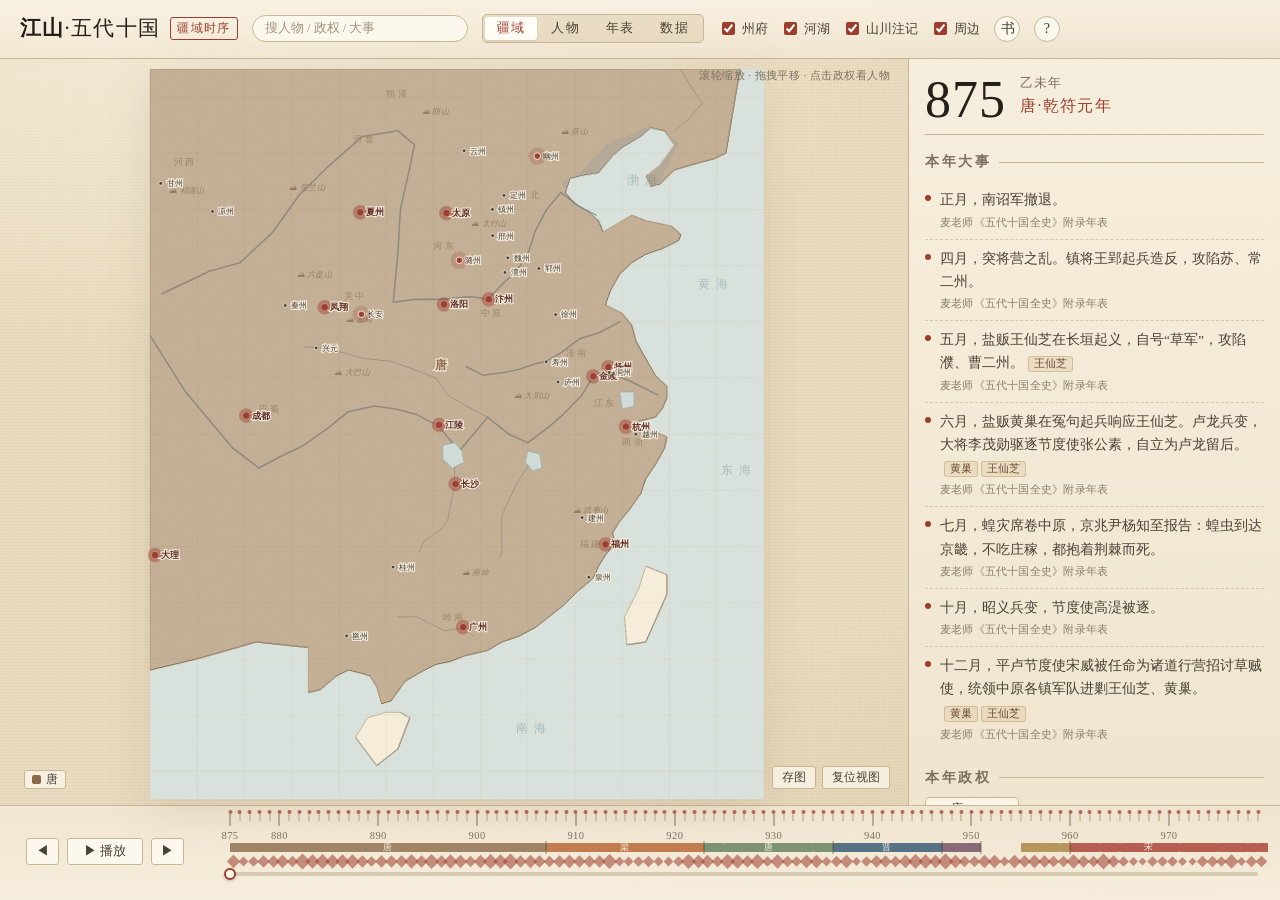
==== index.html @ 777919b8 "江山·五代十国疆域时序：875–979 交互式历史地图（疆域/人物/年表/数据/章节导航）" ====
<!DOCTYPE html>
<html lang="zh-CN">
<head>
<meta charset="utf-8">
<meta name="viewport" content="width=device-width, initial-scale=1">
<title>江山 · 五代十国疆域时序 907–979</title>
<meta name="description" content="以时间轴浏览五代十国（907–979）各政权疆域变化与人物关系：后梁、后唐、后晋、后汉、后周、十国与辽、大理，逐年查看兴替、都城、人物性格与结局。">
<link rel="stylesheet" href="css/atlas.css">
</head>
<body data-view="map">
<div class="app">

  <header class="top">
    <div class="brand">
      <b>江山</b><span class="brand-sub">·五代十国</span><span class="seal">疆域时序</span><span class="range">八七五 — 九七九</span>
    </div>
    <div class="searchbox">
      <input id="search" type="search" placeholder="搜人物 / 政权 / 大事" autocomplete="off" aria-label="搜索人物、政权或大事">
      <div id="search-results" class="search-results" hidden></div>
    </div>
    <div class="viewtabs" role="tablist" aria-label="视图">
      <button data-view="map" class="on" role="tab">疆域</button>
      <button data-view="people" role="tab">人物</button>
      <button data-view="chrono" role="tab">年表</button>
      <button data-view="stats" role="tab">数据</button>
    </div>
    <div class="chips" role="group" aria-label="分幕跳转">
      <button data-year="907">梁晋争霸</button>
      <button data-year="923">后唐一统</button>
      <button data-year="936">燕云割让</button>
      <button data-year="947">契丹入汴</button>
      <button data-year="951">周汉并立</button>
      <button data-year="960">宋承周统</button>
      <button data-year="979">十国终局</button>
    </div>
    <div class="layers" role="group" aria-label="图层开关">
      <label><input type="checkbox" data-layer="places" checked>州府</label>
      <label><input type="checkbox" data-layer="rivers" checked>河湖</label>
      <label><input type="checkbox" data-layer="marks" checked>山川注记</label>
      <label><input type="checkbox" data-layer="neighbors" checked>周边</label>
    </div>
    <button id="book-btn" class="help-btn" type="button" aria-label="按书章节跳转" title="按书章节跳转（B）">书</button>
    <button id="help-btn" class="help-btn" type="button" aria-label="帮助与说明" title="帮助（?）">?</button>
  </header>

  <main>
    <section class="mapwrap" aria-label="地图区">
      <div id="map"></div>
      <div class="map-hint">滚轮缩放 · 拖拽平移 · 点击政权看人物</div>
      <div class="map-legend" id="legend" aria-label="本年政权图例"></div>
      <div class="map-controls">
        <button id="export-png" type="button" title="把当前地图存为 PNG">存图</button>
        <button id="reset-view" type="button">复位视图</button>
      </div>
      <div class="tip" id="tip" hidden></div>
    </section>

    <section class="peoplewrap" id="people-wrap" aria-label="人物关系图" hidden>
      <svg id="people-stage" viewBox="0 0 1000 720" preserveAspectRatio="xMidYMid meet"
           role="img" aria-label="五代十国人物关系图"></svg>
      <div class="map-hint">圆点＝人物 · 线＝关系 · 拖动时间轴看人物更替</div>
      <div class="people-legend" id="people-legend"></div>
      <div class="tip" id="p-tip" hidden></div>
    </section>

    <section class="chronowrap" id="chrono-wrap" aria-label="政权年表" hidden>
      <svg id="chrono-stage" viewBox="0 0 1000 760" preserveAspectRatio="xMidYMid meet"
           role="img" aria-label="五代十国政权寿命年表"></svg>
      <div class="map-hint">横条＝政权存续区间 · 菱形＝大事 · 点击横条或空白跳年</div>
      <div class="tip" id="chrono-tip" hidden></div>
    </section>

    <section class="statswrap" id="stats-wrap" aria-label="数据概览与自检" hidden>
      <div id="stats-body"></div>
    </section>

    <aside class="side" aria-label="信息栏">
      <div class="year-block">
        <div id="year-big">907</div>
        <div class="year-meta">
          <span id="year-ganzhi">丁卯年</span>
          <span id="era-line">后梁·开平元年</span>
        </div>
      </div>

      <div id="side-map">
        <h2>本年大事</h2>
        <div id="events"></div>
        <h2>本年政权</h2>
        <div id="regime-list"></div>
        <h2>本年疆域变化</h2>
        <div id="terr-chg"></div>
      </div>

      <div id="side-people" hidden>
        <h2>人物概览</h2>
        <div id="p-summary"></div>
        <h2>结局统计</h2>
        <div id="p-stats"></div>
        <h2>本年结局</h2>
        <div id="p-deaths"></div>
        <h2>本年关系变化</h2>
        <div id="p-relchg"></div>
        <div id="p-detail" hidden></div>
      </div>

      <div id="side-chrono" hidden>
        <h2>本年存续</h2>
        <div id="c-now"></div>
        <h2>政权年表</h2>
        <div id="c-list"></div>
      </div>

      <div class="src-foot" id="foot-sources"></div>
    </aside>
  </main>

  <footer class="timeline" aria-label="时间轴">
    <div class="controls">
      <button id="prev" type="button" aria-label="上一年">◀</button>
      <button id="play" type="button">▶ 播放</button>
      <button id="next" type="button" aria-label="下一年">▶</button>
    </div>
    <div class="track">
      <div id="ticks"></div>
      <div id="dynasty-band" class="dynasty-band" aria-label="中原王朝分期带"></div>
      <div id="event-track"></div>
      <div class="rail"><div id="fill"></div><div id="thumb"></div></div>
      <input id="slider" type="range" min="907" max="979" step="1" value="907" aria-label="年份">
    </div>
  </footer>

</div>

<div id="book-modal" class="help-modal book-modal" hidden>
  <div class="help-panel book-panel" role="dialog" aria-modal="true" aria-labelledby="book-title">
    <button id="book-close" class="help-close" type="button" aria-label="关闭">×</button>
    <h2 id="book-title">按书章节跳转</h2>
    <p class="help-lead">麦老师《五代十国全史》八部 78 章。点章节即跳到该章对应的年份；章节年份按正文纪年推算，为约数，个别章可能偏早或偏晚。</p>
    <div id="book-body"></div>
    <p class="help-version">章节与年份映射见 <code>research/麦老师书稿-章节.json</code></p>
  </div>
</div>

<div id="help-modal" class="help-modal" hidden>
  <div class="help-panel" role="dialog" aria-modal="true" aria-labelledby="help-title">
    <button id="help-close" class="help-close" type="button" aria-label="关闭">×</button>
    <h2 id="help-title">江山 · 五代十国疆域时序</h2>
    <p class="help-lead">一条时间轴走完 875–979：疆域怎么变，人物怎么上位与退场，关系怎么结成与断裂。</p>
    <div id="hp-stats" class="hp-stats"></div>

    <h3>四个视图</h3>
    <ul>
      <li><b>疆域</b>：逐年/分期疆域，点政权看君主世系与结局，滚轮缩放、拖拽平移。</li>
      <li><b>人物</b>：按政权分簇的关系网，随年份增减；侧栏给出「本年结局」与「本年关系变化」。</li>
      <li><b>年表</b>：政权寿命横条 + 大事年刻，一眼看谁先亡、谁与谁并存。</li>
      <li><b>数据</b>：规模指标、9 项完整性自检、每十年事件数、政权寿命、结局与关系分布。</li>
    </ul>

    <h3>操作</h3>
    <ul>
      <li>拖动/点击底部时间轴；<b>空格</b>播放，<b>← →</b>逐年，<b>1–4</b>切视图，<b>?</b>开本面板，<b>Esc</b>关闭。</li>
      <li>顶栏搜索可搜「人物 / 政权 / 大事 / 州府」，命中后自动切视图、跳年份、选中对象。</li>
      <li>地址栏会同步成 <code>#view=people&amp;year=950</code>，复制即分享同一画面。</li>
    </ul>

    <h3>史料与口径</h3>
    <p>骨架为《旧唐书》《新唐书》《旧五代史》《新五代史》《资治通鉴》《十国春秋》《辽史》《宋史》，疆域分期参考谭其骧《中国历史地图集》五代十国卷。疆域为<b>示意性简化边界</b>；人物结局只标到年，不区分月份；大事史源标到「纪 / 传 / 世家」一级，<b>不虚构具体卷次</b>。完整取舍见 <code>research/史料与口径.md</code>。</p>

    <p class="help-version">数据版本 v1.6 · 2026-11-10 · 纯静态离线页面</p>
  </div>
</div>

<script src="js/geo.js"></script>
<script src="js/data.js"></script>
<script src="js/territories.js"></script>
<script src="js/people.js"></script>
<script src="js/people-view.js"></script>
<script src="js/chrono-view.js"></script>
<script src="js/stats-view.js"></script>
<script src="js/search.js"></script>
<script src="js/help.js"></script>
<script src="js/book-chapters.js"></script>
<script src="js/book.js"></script>
<script src="js/export.js"></script>
<script src="js/app.js"></script>
</body>
</html>
---- css/atlas.css ----
:root {
  --paper: #f2e8d5;
  --paper-2: #eadcc0;
  --paper-3: #e0cfae;
  --ink: #241f19;
  --ink-2: #4a4136;
  --ink-3: #7c7060;
  --line: #c8b795;
  --line-2: #b3a07c;
  --sea: #d9e2dc;
  --sea-2: #c6d3cc;
  --accent: #9c3d2e;
  --accent-2: #b4553f;
  --gold: #a9853f;
  --shadow: 0 1px 2px rgba(60, 45, 25, .12), 0 8px 24px rgba(60, 45, 25, .10);
  --serif: "Noto Serif SC", "Source Han Serif SC", "Songti SC", "STSong", "SimSun", serif;
  --kai: "STKaiti", "KaiTi", "Kaiti SC", "Noto Serif SC", serif;
}

* { box-sizing: border-box; }

html, body {
  height: 100%;
  margin: 0;
  background: var(--paper-2);
  color: var(--ink);
  font-family: var(--serif);
  font-size: 15px;
  line-height: 1.6;
  -webkit-font-smoothing: antialiased;
}

body::before {
  content: "";
  position: fixed;
  inset: 0;
  pointer-events: none;
  z-index: 0;
  background:
    radial-gradient(1200px 600px at 15% 0%, rgba(255, 250, 235, .55), transparent 60%),
    radial-gradient(900px 500px at 90% 100%, rgba(180, 150, 100, .18), transparent 65%),
    repeating-linear-gradient(0deg, rgba(120, 95, 55, .035) 0 1px, transparent 1px 3px),
    repeating-linear-gradient(90deg, rgba(120, 95, 55, .03) 0 1px, transparent 1px 3px);
}

.app {
  position: relative;
  z-index: 1;
  height: 100vh;
  display: grid;
  grid-template-rows: auto minmax(0, 1fr) auto;
}

/* ---------------- 顶栏 ---------------- */
.top {
  display: flex;
  align-items: center;
  gap: 18px;
  padding: 12px 20px;
  border-bottom: 1px solid var(--line);
  background: linear-gradient(180deg, rgba(248, 241, 227, .92), rgba(242, 232, 213, .7));
  backdrop-filter: blur(4px);
}

.brand {
  font-family: var(--kai);
  font-size: 21px;
  letter-spacing: .06em;
  white-space: nowrap;
}
.brand b { font-weight: 600; }
.brand .seal {
  display: inline-block;
  margin-left: 10px;
  padding: 1px 6px;
  border: 1px solid var(--accent);
  border-radius: 3px;
  color: var(--accent);
  font-size: 12px;
  letter-spacing: .12em;
  vertical-align: 3px;
}
.brand .range { color: var(--ink-3); font-size: 13px; margin-left: 8px; letter-spacing: .04em; }

.chips { display: flex; gap: 6px; flex-wrap: wrap; margin-left: auto; }
.chips button {
  font-family: var(--serif);
  font-size: 12.5px;
  color: var(--ink-2);
  background: rgba(255, 252, 244, .6);
  border: 1px solid var(--line);
  border-radius: 999px;
  padding: 3px 11px;
  cursor: pointer;
  transition: .16s;
}
.chips button:hover { background: #fffdf7; border-color: var(--line-2); color: var(--accent); }
.chips button.on { background: var(--accent); border-color: var(--accent); color: #fdf7ec; }

.layers { display: flex; gap: 12px; font-size: 12.5px; color: var(--ink-2); }
.layers label { display: inline-flex; align-items: center; gap: 4px; cursor: pointer; user-select: none; }
.layers input { accent-color: var(--accent); }

/* ---------------- 主体 ---------------- */
main {
  display: grid;
  grid-template-columns: minmax(0, 1fr) 372px;
  gap: 0;
  min-height: 0;
}

.mapwrap {
  position: relative;
  min-width: 0;
  min-height: 0;
  padding: 10px 6px 6px 12px;
  display: flex;
}
#map { flex: 1; min-height: 0; display: flex; justify-content: center; }
#stage {
  width: 100%;
  height: 100%;
  display: block;
  cursor: grab;
  filter: drop-shadow(0 10px 22px rgba(70, 50, 25, .10));
}
#stage:active { cursor: grabbing; }

/* SVG 图层 */
.sea { fill: var(--sea); }
.sea-inner { fill: var(--sea); }
.land { fill: #f6eeda; stroke: #b9a884; stroke-width: 1.1; stroke-linejoin: round; }
.islands { fill: #f6eeda; }
.frame { fill: none; stroke: none; }
.grat line { stroke: #cbbb99; stroke-width: .5; opacity: .5; }
.river { fill: none; stroke: #7f9aa6; stroke-linecap: round; stroke-linejoin: round; }
.river.major { stroke-width: 2.1; opacity: .85; }
.river.minor { stroke-width: 1.2; opacity: .7; }
.lake { fill: #cfdcd8; stroke: #8aa3a4; stroke-width: .7; }

.mtn { fill: #9a8c72; font-size: 11px; font-style: italic; letter-spacing: .04em; }
.geolabel { fill: #a89a80; font-size: 12px; letter-spacing: .3em; font-family: var(--kai); }
.sealabel { fill: #7f9aa6; font-size: 16px; letter-spacing: .5em; opacity: .55; font-family: var(--kai); }

.terr {
  fill-opacity: .46;
  stroke: none;
  filter: url(#ink);
  cursor: pointer;
  transition: fill-opacity .18s, opacity .18s;
}
.terr:hover { fill-opacity: .66; }
.terr.dim { fill-opacity: .13; opacity: .7; }

/* 缩放较小时隐藏次级州府标签，避免江南一带文字拥挤 */
#stage.far .place.seat .place-label { display: none; }

.regime-label {
  font-family: var(--kai);
  font-size: 17px;
  font-weight: 600;
  letter-spacing: .16em;
  paint-order: stroke;
  stroke: rgba(248, 241, 226, .9);
  stroke-width: 3.4px;
  pointer-events: none;
  text-anchor: middle;
  dominant-baseline: middle;
}
.regime-label.dim { opacity: .35; }

.place circle { fill: var(--ink-2); stroke: #f7f0de; stroke-width: 1; }
.place.capital circle { fill: var(--accent); }
.place .halo { fill: none; stroke: var(--accent); stroke-width: 1; opacity: .45; }
.place-label {
  font-size: 11.5px;
  fill: #3f372c;
  paint-order: stroke;
  stroke: rgba(248, 241, 226, .92);
  stroke-width: 3px;
  pointer-events: none;
}
.place.capital .place-label { font-size: 12.5px; font-weight: 600; fill: #5d2a20; }

.evmark .core { fill: var(--accent); stroke: #fdf6e6; stroke-width: 1.2; }
.evmark .pulse {
  fill: var(--accent);
  opacity: .22;
  transform-origin: center;
  animation: pulse 1.8s ease-out infinite;
}
@keyframes pulse {
  0% { transform: scale(.4); opacity: .45; }
  70% { transform: scale(1.5); opacity: 0; }
  100% { transform: scale(1.5); opacity: 0; }
}

/* 悬浮提示 */
.tip {
  position: fixed;
  z-index: 40;
  pointer-events: none;
  background: rgba(38, 32, 24, .94);
  color: #f6eddb;
  border: 1px solid rgba(200, 175, 130, .5);
  border-radius: 6px;
  padding: 8px 11px;
  font-size: 12.5px;
  line-height: 1.55;
  box-shadow: var(--shadow);
  max-width: 300px;
}
.tip .tip-sub { color: #c9bda6; font-size: 11.5px; }

/* 图例 */
.map-legend {
  position: absolute;
  left: 24px;
  bottom: 16px;
  z-index: 5;
  display: flex;
  flex-wrap: wrap;
  gap: 5px;
  max-width: min(58%, 640px);
}
.legend-item {
  display: inline-flex;
  align-items: center;
  gap: 5px;
  font-family: var(--serif);
  font-size: 11.5px;
  color: var(--ink-2);
  background: rgba(250, 244, 232, .82);
  border: 1px solid var(--line);
  border-radius: 3px;
  padding: 1px 7px;
  cursor: pointer;
  transition: .15s;
}
.legend-item i { width: 9px; height: 9px; border-radius: 2px; background: var(--c); display: inline-block; }
.legend-item:hover { background: #fffdf6; border-color: var(--line-2); }

.map-controls {
  position: absolute;
  right: 18px;
  bottom: 16px;
  z-index: 5;
  display: flex;
  gap: 6px;
}
.map-controls button {
  font-family: var(--serif);
  font-size: 11.5px;
  color: var(--ink-2);
  background: rgba(250, 244, 232, .82);
  border: 1px solid var(--line);
  border-radius: 3px;
  padding: 3px 9px;
  cursor: pointer;
}
.map-controls button:hover { background: #fffdf6; color: var(--accent); }
.map-hint {
  position: absolute;
  right: 18px;
  top: 8px;
  font-size: 11px;
  color: var(--ink-3);
  letter-spacing: .04em;
  z-index: 5;
}

/* ---------------- 侧栏 ---------------- */
.side {
  border-left: 1px solid var(--line);
  background: linear-gradient(180deg, rgba(248, 241, 226, .86), rgba(240, 230, 209, .92));
  padding: 14px 16px 10px;
  overflow-y: auto;
  min-height: 0;
}
.side::-webkit-scrollbar { width: 8px; }
.side::-webkit-scrollbar-thumb { background: var(--line-2); border-radius: 4px; }

.year-block {
  display: flex;
  align-items: flex-end;
  gap: 14px;
  padding-bottom: 10px;
  border-bottom: 1px solid var(--line);
}
#year-big {
  font-family: var(--kai);
  font-size: 52px;
  line-height: .95;
  letter-spacing: .02em;
  color: var(--ink);
  font-variant-numeric: lining-nums;
}
.year-meta { padding-bottom: 5px; }
#year-ganzhi { display: block; font-size: 13px; color: var(--ink-3); letter-spacing: .08em; }
#era-line { display: block; font-family: var(--kai); font-size: 16px; color: var(--accent); letter-spacing: .08em; }

.side h2 {
  font-family: var(--kai);
  font-size: 14px;
  font-weight: 600;
  letter-spacing: .18em;
  color: var(--ink-3);
  margin: 16px 0 8px;
  display: flex;
  align-items: center;
  gap: 8px;
}
.side h2::after { content: ""; flex: 1; height: 1px; background: var(--line); }

.event {
  display: flex;
  gap: 9px;
  padding: 7px 0;
  border-bottom: 1px dashed rgba(180, 158, 120, .45);
}
.event:last-child { border-bottom: none; }
.event .dot {
  flex: 0 0 auto;
  width: 6px; height: 6px; margin-top: 7px; border-radius: 50%;
  background: var(--accent);
}
.event p { margin: 0; font-size: 13.5px; line-height: 1.72; color: var(--ink-2); }
.event.muted p { color: var(--ink-3); font-size: 12.5px; }

#regime-list { display: flex; flex-wrap: wrap; gap: 6px; }
.regime-chip {
  display: inline-flex;
  align-items: center;
  gap: 6px;
  font-family: var(--serif);
  font-size: 12.5px;
  color: var(--ink-2);
  background: rgba(255, 252, 244, .7);
  border: 1px solid var(--line);
  border-radius: 4px;
  padding: 3px 9px;
  cursor: pointer;
  transition: .15s;
}
.regime-chip:hover { background: #fffdf6; border-color: var(--line-2); }
.regime-chip .swatch { width: 10px; height: 10px; border-radius: 2px; }
.regime-chip .meta { color: var(--ink-3); font-size: 11px; }

.detail .back {
  font-family: var(--serif);
  font-size: 12px;
  color: var(--ink-3);
  background: none;
  border: none;
  padding: 2px 0;
  cursor: pointer;
}
.detail .back:hover { color: var(--accent); }
.detail h3 {
  font-family: var(--kai);
  font-size: 26px;
  letter-spacing: .08em;
  margin: 6px 0 4px;
}
.detail h3 small {
  font-size: 12px;
  color: var(--ink-3);
  margin-left: 8px;
  letter-spacing: .06em;
  font-family: var(--serif);
}
.detail dl {
  display: grid;
  grid-template-columns: 44px 1fr;
  gap: 2px 10px;
  margin: 8px 0;
  font-size: 12.5px;
}
.detail dt { color: var(--ink-3); letter-spacing: .1em; }
.detail dd { margin: 0; color: var(--ink-2); }
.detail .sum {
  font-size: 13px;
  line-height: 1.8;
  color: var(--ink-2);
  margin: 10px 0;
  padding: 9px 11px;
  background: rgba(255, 252, 243, .66);
  border-left: 3px solid rgba(156, 61, 46, .35);
}
.detail .rulers { width: 100%; border-collapse: collapse; font-size: 12.5px; margin-top: 4px; }
.detail .rulers th {
  text-align: left;
  font-weight: 500;
  color: var(--ink-3);
  font-size: 11.5px;
  letter-spacing: .1em;
  border-bottom: 1px solid var(--line);
  padding: 4px 2px;
}
.detail .rulers td { padding: 3px 2px; border-bottom: 1px dashed rgba(180, 158, 120, .35); }
.detail .rulers .ruler-row { cursor: pointer; }
.detail .rulers .ruler-row:hover td { background: rgba(255, 252, 243, .8); }
.detail .rulers .rn { font-family: var(--kai); font-size: 14px; }
.detail .rulers .ry { color: var(--ink-3); white-space: nowrap; }
.detail .rulers .note-row td {
  color: var(--ink-3);
  font-size: 11.5px;
  line-height: 1.65;
  padding: 0 2px 6px;
  border-bottom: 1px dashed rgba(180, 158, 120, .35);
}
.detail .src { font-size: 11px; color: var(--ink-3); margin-top: 10px; }

.src-foot {
  margin-top: 16px;
  padding-top: 10px;
  border-top: 1px solid var(--line);
  font-size: 10.5px;
  line-height: 1.7;
  color: var(--ink-3);
}

/* ---------------- 时间轴 ---------------- */
.timeline {
  border-top: 1px solid var(--line);
  background: linear-gradient(0deg, rgba(246, 238, 222, .96), rgba(242, 232, 213, .82));
  padding: 8px 22px 12px 26px;
  display: grid;
  grid-template-columns: 186px minmax(0, 1fr);
  gap: 18px;
  align-items: center;
}

.controls { display: flex; align-items: center; gap: 8px; }
.controls button {
  font-family: var(--serif);
  font-size: 12.5px;
  color: var(--ink-2);
  background: rgba(255, 252, 244, .8);
  border: 1px solid var(--line);
  border-radius: 3px;
  padding: 4px 9px;
  cursor: pointer;
  transition: .15s;
}
.controls button:hover { background: #fffdf6; color: var(--accent); border-color: var(--line-2); }
#play { min-width: 76px; }
#play.on { background: var(--accent); border-color: var(--accent); color: #fdf7ec; }

.track { position: relative; height: 74px; }
#ticks { position: absolute; inset: 0 0 auto 0; height: 26px; }
.tick {
  position: absolute;
  top: 0;
  width: 1px;
  height: 7px;
  background: var(--line-2);
  transform: translateX(-.5px);
  cursor: pointer;
}
.tick.decade { height: 12px; background: var(--ink-3); }
.tick.has-event::after {
  content: "";
  position: absolute;
  left: -1.5px;
  top: -4px;
  width: 4px; height: 4px;
  border-radius: 50%;
  background: var(--accent);
  opacity: .75;
}
.tick-label {
  position: absolute;
  top: 14px;
  left: 50%;
  transform: translateX(-50%);
  font-size: 10.5px;
  color: var(--ink-3);
  letter-spacing: .04em;
  font-variant-numeric: tabular-nums;
}

#event-track { position: absolute; left: 0; right: 0; top: 38px; height: 12px; }
.evdot {
  position: absolute;
  top: 2px;
  width: 7px; height: 7px;
  transform: translateX(-50%) rotate(45deg);
  background: rgba(156, 61, 46, .55);
  border: none;
  cursor: pointer;
  padding: 0;
  transition: .15s;
}
.evdot:hover { background: var(--accent); transform: translateX(-50%) rotate(45deg) scale(1.5); }

.rail {
  position: absolute;
  left: 0; right: 0;
  top: 58px;
  height: 4px;
  background: rgba(160, 140, 105, .35);
  border-radius: 2px;
}
#fill {
  position: absolute;
  left: 0; top: 0; bottom: 0;
  width: 0;
  background: linear-gradient(90deg, rgba(156, 61, 46, .35), var(--accent));
  border-radius: 2px;
}
#thumb {
  position: absolute;
  top: 50%;
  left: 0;
  width: 12px; height: 12px;
  margin-left: -6px;
  margin-top: -6px;
  border-radius: 50%;
  background: #fdf8ee;
  border: 2px solid var(--accent);
  box-shadow: 0 1px 3px rgba(80, 50, 30, .3);
  pointer-events: none;
}
#slider {
  position: absolute;
  left: -2px; right: -2px;
  top: 52px;
  width: calc(100% + 4px);
  height: 16px;
  margin: 0;
  opacity: 0;
  cursor: pointer;
}

/* ---------------- 响应式 ---------------- */
@media (max-width: 1180px) {
  main { grid-template-columns: minmax(0, 1fr) 320px; }
  .chips { display: none; }
}
@media (max-width: 900px) {
  .app { height: auto; }
  main { grid-template-columns: 1fr; }
  .side { border-left: none; border-top: 1px solid var(--line); max-height: 46vh; }
  #map { height: 62vh; }
  .timeline { grid-template-columns: 1fr; gap: 6px; }
  .layers { display: none; }
}

/* ================= 视图切换 ================= */
.viewtabs { display: flex; gap: 2px; padding: 2px; background: rgba(220, 203, 172, .5); border: 1px solid var(--line); border-radius: 5px; }
.viewtabs button {
  font-family: var(--serif); font-size: 12.5px; color: var(--ink-2);
  background: transparent; border: none; border-radius: 3px; padding: 3px 12px; cursor: pointer; letter-spacing: .1em;
}
.viewtabs button:hover { color: var(--accent); }
.viewtabs button.on { background: #fffdf6; color: var(--accent); box-shadow: 0 1px 2px rgba(80, 55, 30, .12); }

body[data-view="people"] .mapwrap,
body[data-view="chrono"] .mapwrap { display: none; }
body[data-view="people"] .layers,
body[data-view="chrono"] .layers { opacity: .35; pointer-events: none; }
body:not([data-view="people"]) .peoplewrap { display: none; }
body:not([data-view="chrono"]) .chronowrap { display: none; }

/* ================= 人物图 ================= */
.peoplewrap {
  position: relative; min-width: 0; min-height: 0;
  display: flex; padding: 8px 8px 8px 14px;
}
#people-stage { width: 100%; height: 100%; display: block; }

.p-edge { stroke-width: 1; fill: none; pointer-events: stroke; transition: opacity .18s, stroke-width .18s; }
.p-node { cursor: pointer; transition: opacity .18s; }
.p-node circle:first-child { stroke: #f8f1e0; stroke-width: 1.4; }
.p-node .ring { fill: none; stroke: var(--accent); stroke-width: 1.6; opacity: 0; }
.p-node.sel .ring { opacity: .95; }
.p-node:hover circle:first-child { stroke: #fff; stroke-width: 2; }
.p-name {
  font-family: var(--kai); font-size: 12.5px; text-anchor: middle; fill: #3b3227;
  paint-order: stroke; stroke: rgba(248, 241, 226, .92); stroke-width: 3px;
  pointer-events: none;
}
.p-cluster {
  font-family: var(--kai); font-size: 13px; letter-spacing: .16em; text-anchor: middle;
  opacity: .8; pointer-events: none;
}

.people-legend {
  position: absolute; left: 22px; bottom: 18px; z-index: 5;
  display: flex; flex-wrap: wrap; gap: 4px 10px; max-width: 60%;
  background: rgba(250, 244, 232, .78); border: 1px solid var(--line); border-radius: 5px;
  padding: 6px 10px; font-size: 11px; color: var(--ink-3);
}
.rel-legend { display: inline-flex; align-items: center; gap: 4px; }
.rel-legend i { width: 16px; height: 0; border-top-width: 2px; display: inline-block; }

/* 侧栏 · 人物 */
.p-kpi { font-size: 12.5px; color: var(--ink-2); margin: 3px 0; }
.p-kpi b { font-family: var(--kai); font-size: 21px; color: var(--accent); margin-right: 3px; }
.p-kpi span { color: var(--ink-3); font-size: 11px; }

.bar-row { display: grid; grid-template-columns: 88px 1fr 26px; align-items: center; gap: 7px; margin: 5px 0; font-size: 11.5px; color: var(--ink-2); }
.bar-track { height: 8px; background: rgba(180, 158, 120, .28); border-radius: 4px; overflow: hidden; }
.bar-track i { display: block; height: 100%; border-radius: 4px; transition: width .3s; }
.bar-num { text-align: right; color: var(--ink-3); font-variant-numeric: tabular-nums; }
.end-chips { display: flex; flex-wrap: wrap; gap: 4px; margin-top: 8px; }
.end-chip {
  font-size: 10.5px; color: var(--ink-2); background: rgba(255, 252, 244, .8);
  border: 1px solid var(--line); border-radius: 3px; padding: 1px 6px;
}
.end-chip b { color: var(--accent); margin-left: 4px; }

.death-row { font-size: 12px; color: var(--ink-2); padding: 4px 0; border-bottom: 1px dashed rgba(180, 158, 120, .4); }
.death-row:last-child { border-bottom: none; }
.death-row .dt { color: var(--accent); margin: 0 5px; font-size: 11px; }
.death-row em { color: var(--ink-3); font-style: normal; font-size: 11px; line-height: 1.5; }
.death-row.muted { color: var(--ink-3); font-size: 11.5px; }

#p-detail {
  margin-top: 14px; padding-top: 12px; border-top: 1px solid var(--line);
}
.p-detail-head { display: flex; align-items: flex-start; gap: 9px; }
.p-dot { width: 11px; height: 11px; border-radius: 50%; margin-top: 9px; flex: 0 0 auto; }
.p-detail-head h3 { font-family: var(--kai); font-size: 23px; letter-spacing: .06em; margin: 0; }
.p-role { font-size: 11.5px; color: var(--ink-3); }
.p-role span { margin-left: 4px; font-variant-numeric: tabular-nums; }
.p-close { margin-left: auto; background: none; border: none; font-size: 18px; line-height: 1; color: var(--ink-3); cursor: pointer; padding: 2px 4px; }
.p-close:hover { color: var(--accent); }
.p-tags { display: flex; flex-wrap: wrap; gap: 4px; margin: 9px 0; }
.tag { font-size: 11px; color: #6b4a2f; background: rgba(200, 170, 120, .22); border: 1px solid rgba(180, 145, 90, .4); border-radius: 3px; padding: 1px 7px; }
.p-end { font-size: 12px; line-height: 1.7; padding: 8px 10px; border-radius: 4px; background: rgba(255, 252, 243, .75); border-left: 3px solid var(--line-2); }
.p-end b { font-family: var(--kai); font-size: 15px; margin-right: 3px; }
.p-end.violent { border-left-color: #a63b2f; }
.p-end.violent b { color: #a63b2f; }
.p-end.power { border-left-color: #8a6a4a; }
.p-end.power b { color: #7a5a3a; }
.p-end.calm { border-left-color: #6f8494; }
.p-end.calm b { color: #55697a; }
.p-note { font-size: 12.5px; color: var(--ink-2); line-height: 1.75; margin: 9px 0; }
.p-rels { margin-top: 6px; }
.p-rels-title { display: block; font-size: 11px; letter-spacing: .18em; color: var(--ink-3); margin-bottom: 5px; }
.rel-item {
  font-family: var(--serif); font-size: 11.5px; color: var(--ink-2);
  background: rgba(255, 252, 244, .7); border: 1px solid var(--line); border-radius: 3px;
  padding: 2px 7px; margin: 0 4px 5px 0; cursor: pointer;
}
.rel-item:hover { background: #fffdf6; color: var(--accent); }
.rel-item .rt { color: var(--ink-3); margin-right: 4px; font-size: 10.5px; }

@media (max-width: 900px) {
  .viewtabs { margin-left: auto; }
  #people-stage { height: 56vh; }
  .people-legend { display: none; }
}

.p-cluster-bg { fill: rgba(246, 238, 218, .92); stroke: rgba(180, 158, 120, .55); stroke-width: .8; }
.p-cluster { font-family: var(--kai); font-size: 12.5px; letter-spacing: .14em; dominant-baseline: middle; opacity: .95; }

.people-legend .legend-group { display: flex; flex-wrap: wrap; gap: 4px 10px; }
.people-legend .legend-group + .legend-group { border-top: 1px dashed rgba(180,158,120,.5); padding-top: 4px; margin-top: 2px; width: 100%; }
.reg-legend { display: inline-flex; align-items: center; gap: 4px; }
.reg-legend i { width: 9px; height: 9px; border-radius: 2px; display: inline-block; }


/* ================= 年表视图 ================= */
.chronowrap { position: relative; min-width: 0; min-height: 0; display: flex; padding: 8px 8px 8px 14px; }
#chrono-stage { width: 100%; height: 100%; display: block; }

.c-grid-major { stroke: rgba(150, 130, 95, .28); stroke-width: .8; }
.c-grid-minor { stroke: rgba(150, 130, 95, .13); stroke-width: .6; }
.c-year { font-size: 10.5px; fill: #7c7060; text-anchor: middle; font-variant-numeric: tabular-nums; }
.c-name { font-family: var(--kai); font-size: 12.5px; fill: #3b3227; letter-spacing: .06em; }
.c-bar { fill-opacity: .72; stroke: rgba(60, 45, 25, .18); stroke-width: .7; cursor: pointer; transition: fill-opacity .15s; }
.c-row:hover .c-bar { fill-opacity: .95; }
.c-row.sel .c-bar { fill-opacity: 1; stroke: var(--accent); stroke-width: 1.6; }
.c-evdot { fill: rgba(156, 61, 46, .55); cursor: pointer; }
.c-cursor-line { stroke: var(--accent); stroke-width: 1.2; stroke-dasharray: 4 3; opacity: .8; }
.c-cursor-tag { fill: var(--accent); }
.c-cursor-year { font-size: 11px; fill: #fdf7ec; font-weight: 600; font-variant-numeric: tabular-nums; }

.c-item {
  display: grid; grid-template-columns: 10px 1fr auto; align-items: baseline; gap: 2px 7px;
  width: 100%; text-align: left; font-family: var(--serif); font-size: 12px; color: var(--ink-2);
  background: transparent; border: none; border-bottom: 1px dashed rgba(180, 158, 120, .35);
  padding: 4px 2px; cursor: pointer;
}
.c-item:hover { background: rgba(255, 252, 243, .75); color: var(--accent); }
.c-item i { width: 9px; height: 9px; border-radius: 2px; align-self: center; }
.c-item .c-nm { font-family: var(--kai); font-size: 13.5px; }
.c-item .c-yr { color: var(--ink-3); font-size: 10.5px; font-variant-numeric: tabular-nums; }
.c-item .c-how { grid-column: 2 / -1; color: var(--ink-3); font-size: 10.5px; line-height: 1.45; }
.c-item.on .c-nm { color: var(--accent); }

.c-now-row { display: flex; align-items: center; gap: 6px; font-size: 12px; color: var(--ink-2); padding: 4px 0; border-bottom: 1px dashed rgba(180,158,120,.3); }
.c-now-row i { width: 9px; height: 9px; border-radius: 2px; }
.c-now-row b { font-family: var(--kai); font-size: 13.5px; }
.c-now-row span { color: var(--ink-3); font-size: 11px; }
.c-now-row em { margin-left: auto; color: var(--ink-3); font-style: normal; font-size: 10.5px; }
.c-now-row.muted { color: var(--ink-3); font-size: 11.5px; }

@media (max-width: 900px) {
  #chrono-stage { height: 58vh; }
}


/* 年表同期对照标记 */
.c-tag { font-size: 9.5px; padding: 0 4px; margin-left: 4px; border-radius: 2px; vertical-align: 1px; }
.c-tag.born { color: #2f5470; border: 1px solid rgba(47,84,112,.45); background: rgba(47,84,112,.10); }
.c-tag.died { color: #a63b2f; border: 1px solid rgba(166,59,47,.45); background: rgba(166,59,47,.10); }
.c-row.birth .c-bar { stroke: #2f5470; stroke-width: 1.8; }
.c-row.death .c-bar { stroke: #a63b2f; stroke-width: 1.8; }


/* 大事出处 */
.ev-src { display: block; margin-top: 2px; font-size: 10.5px; color: #8b7f6b; letter-spacing: .02em; }


/* 关系演变：本年新增/中断 */
.p-edge.new { stroke-linecap: round; }
.rel-kpi { font-size: 11.5px; }
.rel-kpi .rel-add { color: #2f6b4f; font-weight: 600; }
.rel-kpi .rel-lost { color: #a63b2f; font-weight: 600; margin-left: 4px; }
.relchg-group { display: flex; flex-wrap: wrap; gap: 4px; margin: 3px 0 6px; }
.relchg-item {
  font-family: var(--serif); font-size: 11px; color: var(--ink-2);
  background: rgba(255, 252, 244, .78); border: 1px solid var(--line);
  border-radius: 3px; padding: 1px 6px; cursor: pointer;
}
.relchg-item .rt { color: var(--ink-3); margin-right: 4px; font-size: 10px; }
.relchg-item.new { border-color: rgba(47, 107, 79, .5); background: rgba(47, 107, 79, .08); }
.relchg-item.new .rt { color: #2f6b4f; }
.relchg-item.lost { border-color: rgba(166, 59, 47, .4); background: rgba(166, 59, 47, .06); text-decoration: line-through; }
.relchg-item.lost .rt { color: #a63b2f; text-decoration: none; }
.relchg-item:hover { border-color: var(--line-2); color: var(--accent); }
.relchg-more { font-size: 10.5px; color: var(--ink-3); align-self: center; }
.relchg-group.muted { display: block; font-size: 11.5px; color: var(--ink-3); }


/* 人物卡里的关系起止年 */
.rel-yr { color: var(--ink-3); font-size: 10px; margin-left: 4px; font-variant-numeric: tabular-nums; }


/* ================= 全局搜索 ================= */
.searchbox { position: relative; }
#search {
  width: 216px; font-family: var(--serif); font-size: 12.5px; color: var(--ink);
  padding: 5px 12px; border: 1px solid var(--line); border-radius: 999px;
  background: rgba(255, 252, 244, .7); outline: none; transition: .15s;
}
#search::placeholder { color: #a2947e; }
#search:focus { border-color: var(--line-2); background: #fffdf6; box-shadow: 0 1px 4px rgba(80, 60, 30, .08); }
.search-results {
  position: absolute; top: calc(100% + 6px); left: 0; z-index: 60;
  width: 430px; max-height: 64vh; overflow: auto; padding: 4px;
  background: rgba(250, 244, 232, .98); border: 1px solid var(--line);
  border-radius: 6px; box-shadow: var(--shadow);
}
.sr-item {
  display: grid; grid-template-columns: 10px 40px 1fr; gap: 1px 8px;
  width: 100%; text-align: left; background: none; border: none; border-radius: 4px;
  padding: 5px 8px; cursor: pointer; font-family: var(--serif);
}
.sr-item:hover, .sr-item.on { background: rgba(255, 253, 246, .95); }
.sr-item i { width: 9px; height: 9px; border-radius: 2px; align-self: center; }
.sr-kind { font-size: 10px; color: var(--ink-3); letter-spacing: .08em; align-self: center; }
.sr-label { font-family: var(--kai); font-size: 14px; color: var(--ink); }
.sr-sub { grid-column: 2 / -1; font-size: 11px; color: var(--ink-3); line-height: 1.45; }

@media (max-width: 1180px) { #search { width: 150px; } .search-results { width: 320px; } }
@media (max-width: 900px) { .searchbox { display: none; } }


/* 顶栏防挤压：搜索框加入后保证单行不换行 */
.top { gap: 14px; flex-wrap: nowrap; }
.brand, .searchbox, .viewtabs, .layers { flex: 0 0 auto; }
.chips { flex: 1 1 auto; flex-wrap: nowrap; overflow: hidden; justify-content: flex-end; }
.chips button, .viewtabs button, .layers label { white-space: nowrap; }
.layers { flex-wrap: nowrap; }
.brand .range { display: none; }

/* 搜索下拉：确保整体落在顶栏之下 */
.searchbox { z-index: 80; }
.search-results { top: calc(100% + 20px); }

/* 搜索结果固定定位，避免层叠遮挡 */
.search-results { position: fixed; z-index: 999; top: auto; left: auto; }


/* ================= 数据视图 ================= */
body[data-view="stats"] .mapwrap { display: none; }
body[data-view="stats"] .layers { opacity: .35; pointer-events: none; }
body:not([data-view="stats"]) .statswrap { display: none; }
body[data-view="stats"] .side { display: none; }
body[data-view="stats"] main { grid-template-columns: 1fr; }

.statswrap { min-width: 0; min-height: 0; overflow: auto; padding: 16px 22px 22px; }
#stats-body { max-width: 1180px; margin: 0 auto; }

.st-kpis { display: grid; grid-template-columns: repeat(6, 1fr); gap: 10px; margin-bottom: 14px; }
.st-kpi {
  background: rgba(255, 252, 244, .78); border: 1px solid var(--line); border-radius: 6px;
  padding: 10px 12px; display: flex; flex-direction: column; gap: 2px;
}
.st-kpi b { font-family: var(--kai); font-size: 26px; line-height: 1.1; color: var(--accent); }
.st-kpi span { font-size: 11.5px; color: var(--ink-3); letter-spacing: .08em; }

.st-grid { display: grid; grid-template-columns: repeat(2, minmax(0, 1fr)); gap: 12px; }
.st-card {
  background: rgba(252, 247, 236, .82); border: 1px solid var(--line); border-radius: 6px;
  padding: 12px 14px 14px;
}
.st-card h3 {
  font-family: var(--kai); font-size: 15px; letter-spacing: .1em; color: var(--ink-2);
  margin: 0 0 9px; display: flex; align-items: baseline; gap: 8px;
}
.st-card h3 small { font-family: var(--serif); font-size: 11px; color: var(--ink-3); letter-spacing: .02em; }

.st-check { display: grid; grid-template-columns: 18px 1fr auto; gap: 2px 6px; align-items: baseline; padding: 3px 0; border-bottom: 1px dashed rgba(180,158,120,.28); font-size: 12px; }
.st-check:last-child { border-bottom: none; }
.st-check .st-mark { font-weight: 700; }
.st-check.ok .st-mark { color: #2f6b4f; }
.st-check.bad .st-mark { color: #a63b2f; }
.st-check.bad { background: rgba(166, 59, 47, .05); }
.st-name { color: var(--ink-2); }
.st-val { color: var(--ink-3); font-size: 11px; font-variant-numeric: tabular-nums; }
.st-extra { grid-column: 2 / -1; color: var(--ink-3); font-size: 10.5px; }

.st-row { display: grid; grid-template-columns: 92px minmax(0, 1fr) 52px; align-items: center; gap: 8px; padding: 2.5px 0; }
.st-label { font-size: 11.5px; color: var(--ink-2); white-space: nowrap; overflow: hidden; text-overflow: ellipsis; }
.st-track { height: 7px; background: rgba(180, 158, 120, .25); border-radius: 4px; overflow: hidden; }
.st-track i { display: block; height: 100%; border-radius: 4px; }
.st-num { font-size: 10.5px; color: var(--ink-3); text-align: right; font-variant-numeric: tabular-nums; }
.st-note { font-size: 12px; line-height: 1.8; color: var(--ink-2); margin: 0; }
.st-note code { font-family: ui-monospace, monospace; font-size: 11px; color: #6b5a3a; }

@media (max-width: 1100px) {
  .st-kpis { grid-template-columns: repeat(3, 1fr); }
  .st-grid { grid-template-columns: 1fr; }
}


/* ================= 帮助面板 ================= */
.help-btn {
  flex: 0 0 auto; width: 26px; height: 26px; border-radius: 50%;
  font-family: var(--serif); font-size: 14px; line-height: 1; color: var(--ink-2);
  background: rgba(255, 252, 244, .75); border: 1px solid var(--line); cursor: pointer;
}
.help-btn:hover { color: var(--accent); border-color: var(--line-2); background: #fffdf6; }

body.modal-open { overflow: hidden; }
.help-modal {
  position: fixed; inset: 0; z-index: 1200; display: flex; align-items: center; justify-content: center;
  background: rgba(40, 32, 22, .35); backdrop-filter: blur(2px); padding: 20px;
}
.help-panel {
  position: relative; width: min(760px, 94vw); max-height: 86vh; overflow: auto;
  background: linear-gradient(180deg, #fbf5e8, #f4ead6);
  border: 1px solid var(--line-2); border-radius: 8px; box-shadow: 0 18px 60px rgba(40, 30, 15, .35);
  padding: 26px 30px 22px;
}
.help-close {
  position: absolute; top: 10px; right: 12px; background: none; border: none;
  font-size: 22px; line-height: 1; color: var(--ink-3); cursor: pointer;
}
.help-close:hover { color: var(--accent); }
.help-panel h2 { font-family: var(--kai); font-size: 24px; letter-spacing: .1em; margin: 0 0 6px; }
.help-panel h3 { font-family: var(--kai); font-size: 16px; letter-spacing: .12em; color: var(--ink-2); margin: 18px 0 6px; }
.help-lead { font-size: 13.5px; line-height: 1.8; color: var(--ink-2); margin: 0 0 12px; }
.help-panel ul { margin: 0; padding-left: 1.2em; }
.help-panel li { font-size: 13px; line-height: 1.85; color: var(--ink-2); }
.help-panel p { font-size: 13px; line-height: 1.9; color: var(--ink-2); margin: 6px 0; }
.help-panel code { font-family: ui-monospace, monospace; font-size: 11.5px; color: #6b5a3a; background: rgba(180, 158, 120, .16); padding: 0 4px; border-radius: 2px; }
.hp-stats { display: grid; grid-template-columns: repeat(6, 1fr); gap: 8px; margin: 12px 0 4px; }
.hp-stat { background: rgba(255, 252, 244, .8); border: 1px solid var(--line); border-radius: 5px; padding: 8px 10px; display: flex; flex-direction: column; gap: 1px; }
.hp-stat b { font-family: var(--kai); font-size: 18px; color: var(--accent); line-height: 1.2; }
.hp-stat span { font-size: 10.5px; color: var(--ink-3); }
.help-version { margin-top: 18px; padding-top: 10px; border-top: 1px solid var(--line); font-size: 11px; color: var(--ink-3); }

@media (max-width: 900px) {
  .hp-stats { grid-template-columns: repeat(3, 1fr); }
  .help-panel { padding: 20px; }
}

/* 帮助面板：hidden 必须真正隐藏；窄屏留边 */
.help-modal[hidden] { display: none !important; }
.help-modal { padding: 12px; }
.help-panel { width: min(720px, 100%); }

/* 移动端：压缩顶栏、时间轴吸底、页面自然滚动 */
@media (max-width: 900px) {
  .app { height: auto; min-height: 100vh; }
  .top { padding: 8px 10px; gap: 8px; }
  .brand { font-size: 16px; }
  .brand .seal { display: none; }
  .viewtabs button { padding: 3px 8px; font-size: 11.5px; letter-spacing: .04em; }
  .help-btn { width: 24px; height: 24px; font-size: 13px; }
  main { grid-template-columns: 1fr; }
  #map { height: 56vh; }
  .side { max-height: none; border-left: none; border-top: 1px solid var(--line); }
  .timeline { position: sticky; bottom: 0; z-index: 40; padding: 6px 12px 10px; }
  .timeline .controls button { padding: 3px 7px; font-size: 11.5px; }
  .map-hint { display: none; }
  .map-controls { right: 10px; bottom: 10px; }
  .map-legend { left: 12px; bottom: 10px; max-width: 64%; }
}
@media (max-width: 560px) {
  .viewtabs button { padding: 2px 6px; font-size: 11px; }
  #legend { display: none; }
}

/* 防止网格被顶栏的 min-content 撑宽（1280 左右会出现侧栏被挤出视口） */
html, body { max-width: 100%; overflow-x: hidden; }
.app { width: 100%; max-width: 100vw; min-width: 0; }
.top, main, .mapwrap, .side, .timeline, .peoplewrap, .chronowrap { min-width: 0; }
.top { overflow: hidden; }
.chips { min-width: 0; }
@media (max-width: 900px) {
  .brand { max-width: 150px; overflow: hidden; white-space: nowrap; text-overflow: clip; }
  .viewtabs { margin-left: auto; }
}

/* 顶栏分幕按钮：中等宽度直接隐藏，避免被裁成半截 */
@media (max-width: 1320px) { .chips { display: none; } }
/* 窄屏：品牌只留"江山" */
@media (max-width: 560px) {
  .brand-sub { display: none; }
  .brand { font-size: 17px; letter-spacing: .04em; }
  .viewtabs button { padding: 3px 7px; }
}

/* 平板宽度：仍用左右分栏，避免地图被压成窄条 */
@media (min-width: 761px) and (max-width: 980px) {
  .app { height: 100vh; min-height: 0; }
  main { grid-template-columns: minmax(0, 1fr) 300px; }
  #map { height: auto; }
  .side { max-height: none; border-top: none; border-left: 1px solid var(--line); }
  .timeline { position: static; }
  .chips { display: none; }
}

/* ================= 打印 ================= */
@media print {
  html, body { background: #fff !important; overflow: visible !important; }
  .top, .timeline, .side, .map-legend, .map-controls, .map-hint,
  .help-modal, .people-legend, .tip, .src-foot { display: none !important; }
  .app { display: block !important; height: auto !important; }
  main { display: block !important; }
  .mapwrap, .peoplewrap, .chronowrap, .statswrap { display: block !important; padding: 0 !important; }
  #stage, #people-stage, #chrono-stage { width: 100% !important; height: auto !important; }
  #people-wrap[hidden], #chrono-wrap[hidden], #stats-wrap[hidden] { display: none !important; }
  .st-card { break-inside: avoid; }
}


/* 人物生平时间线 */
.p-tl { margin-top: 12px; }
.p-tl-row {
  display: grid; grid-template-columns: 42px 1fr; gap: 6px; align-items: baseline;
  padding: 3px 0 3px 8px; border-left: 2px solid rgba(180, 158, 120, .45);
  position: relative; font-size: 11.5px; line-height: 1.6;
}
.p-tl-row::before {
  content: ""; position: absolute; left: -5px; top: 8px; width: 7px; height: 7px;
  border-radius: 50%; background: #b9a884; border: 1px solid #f8f1e0;
}
.p-tl-y { color: var(--ink-3); font-size: 10.5px; font-variant-numeric: tabular-nums; }
.p-tl-t { color: var(--ink-2); }
.p-tl-row.start .p-tl-t { color: #2f5470; }
.p-tl-row.rel::before { background: #2f6b4f; }
.p-tl-row.rel-end::before { background: #a63b2f; }
.p-tl-row.rel-end .p-tl-t { color: #8a5a52; }
.p-tl-row.ev::before { background: #a8823c; }
.p-tl-row.end::before { background: #5d2020; }
.p-tl-row.end .p-tl-t { color: #7a3a30; font-weight: 600; }
.p-tl small { font-size: 10px; color: var(--ink-3); }

/* 疆域逐年差异：本年新出现政权加描边脉冲；侧栏列出增减 */
.terr.gained {
  stroke: rgba(166, 59, 47, .9);
  stroke-width: 2.2;
  stroke-opacity: 1;
  animation: terrGain 1.6s ease-out 2;
}
@keyframes terrGain {
  0% { stroke-opacity: 1; }
  70% { stroke-opacity: .25; }
  100% { stroke-opacity: 1; }
}
.chg-row {
  display: flex; align-items: center; gap: 6px; width: 100%; text-align: left;
  font-family: var(--serif); font-size: 12px; color: var(--ink-2);
  background: transparent; border: none; border-bottom: 1px dashed rgba(180,158,120,.35);
  padding: 3px 2px; cursor: pointer;
}
.chg-row:last-child { border-bottom: none; }
.chg-row:hover { background: rgba(255, 252, 243, .75); color: var(--accent); }
.chg-row i { width: 9px; height: 9px; border-radius: 2px; flex: 0 0 auto; }
.chg-row .chg-tag {
  font-size: 9.5px; padding: 0 4px; border-radius: 2px; flex: 0 0 auto;
}
.chg-row.gained .chg-tag { color: #2f6b4f; border: 1px solid rgba(47,107,79,.5); background: rgba(47,107,79,.10); }
.chg-row.lost .chg-tag { color: #a63b2f; border: 1px solid rgba(166,59,47,.5); background: rgba(166,59,47,.10); }
.chg-row.muted { color: var(--ink-3); font-size: 11.5px; cursor: default; }

/* 中原王朝分期色带 */
.dynasty-band { position: absolute; left: 0; right: 0; top: 29px; height: 9px; }
.dyn-seg {
  position: absolute; top: 0; height: 9px; padding: 0; border: none; border-radius: 1px;
  font-family: var(--serif); font-size: 8.5px; line-height: 9px; letter-spacing: .14em;
  color: rgba(255, 253, 246, .95); opacity: .8; cursor: pointer; text-align: center; overflow: hidden;
  transition: opacity .15s;
}
.dyn-seg:hover { opacity: 1; }
.dyn-mark {
  position: absolute; top: -2px; width: 1px; height: 13px;
  background: rgba(60, 45, 25, .55); transform: translateX(-.5px);
}
#event-track { top: 42px; }

.st-watch { margin: 0; padding-left: 1.1em; }
.st-watch li { font-size: 11.5px; line-height: 1.8; color: var(--ink-2); }
.st-watch b { color: var(--accent); font-weight: 600; margin-right: 3px; }

/* 大事条目里的人物标签 */
.ev-people { display: inline-flex; flex-wrap: wrap; gap: 3px; margin-left: 4px; vertical-align: baseline; }
.ev-person {
  font-family: var(--serif); font-size: 10.5px; color: #6b4a2f;
  background: rgba(200, 170, 120, .2); border: 1px solid rgba(180, 145, 90, .4);
  border-radius: 3px; padding: 0 5px; cursor: pointer;
}
.ev-person:hover { background: rgba(200, 170, 120, .38); color: var(--accent); }

/* 政权详情里的收录人物 */
.r-people { margin: 10px 0 4px; }

/* 人物密集簇：默认隐藏名字，悬停显示，避免互相压盖 */
.p-node.dense .p-name { opacity: 0; transition: opacity .15s; pointer-events: none; }
.p-node.dense:hover .p-name, .p-node.dense.sel .p-name { opacity: 1; }

/* 疆域栅格层：填充与边界在图内完成，命中区域用透明矢量路径 */
#terr-raster image { pointer-events: none; }
.terr-hit { cursor: pointer; }

/* ================= 章节导航 ================= */
.book-panel { width: min(960px, 96vw); }
.bk-vol { margin: 14px 0 4px; }
.bk-vol h3 {
  font-family: var(--kai); font-size: 16px; letter-spacing: .1em; color: var(--ink-2);
  margin: 0 0 8px; display: flex; align-items: baseline; gap: 8px;
  border-bottom: 1px solid var(--line); padding-bottom: 5px;
}
.bk-vol h3 small { font-family: var(--serif); font-size: 11px; color: var(--ink-3); letter-spacing: .02em; }
.bk-chaps { display: grid; grid-template-columns: repeat(3, minmax(0, 1fr)); gap: 6px; }
.bk-ch {
  display: flex; flex-direction: column; gap: 1px; text-align: left;
  background: rgba(255, 252, 244, .72); border: 1px solid var(--line); border-radius: 4px;
  padding: 6px 8px; cursor: pointer; font-family: var(--serif);
}
.bk-ch:hover { border-color: var(--line-2); background: #fffdf6; }
.bk-ch.on { border-color: var(--accent); background: rgba(166, 59, 47, .07); }
.bk-n { font-family: var(--kai); font-size: 13.5px; color: var(--ink); letter-spacing: .04em; }
.bk-y { font-size: 10.5px; color: var(--ink-3); }
@media (max-width: 900px) { .bk-chaps { grid-template-columns: repeat(2, minmax(0, 1fr)); } }
@media (max-width: 560px) { .bk-chaps { grid-template-columns: 1fr; } }
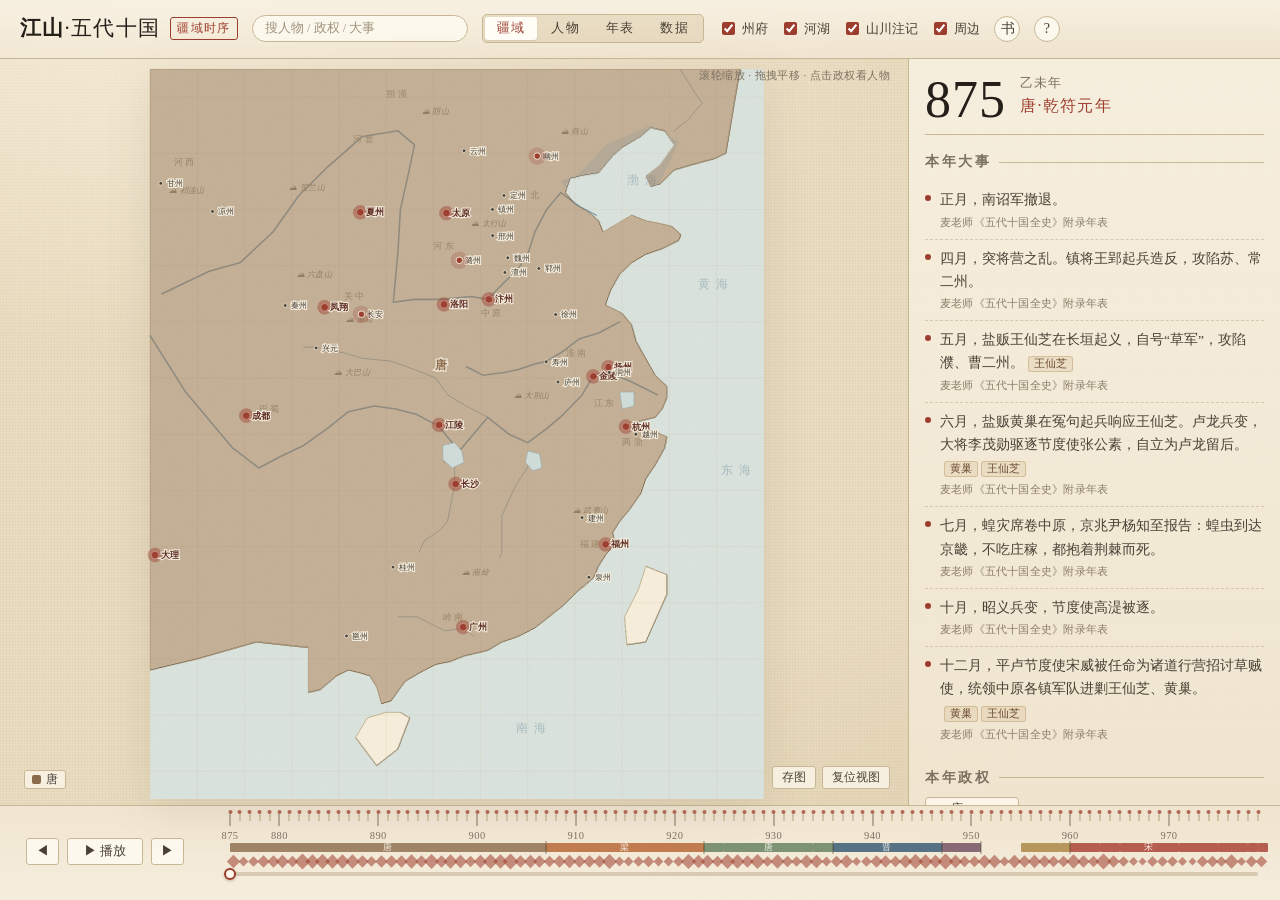
==== commit 96bc767e: "ui: ??????? (index.html)" ====
--- a/index.html
+++ b/index.html
@@ -3,7 +3,7 @@
 <head>
 <meta charset="utf-8">
 <meta name="viewport" content="width=device-width, initial-scale=1">
-<title>江山 · 五代十国疆域时序 907–979</title>
+<title>江山 · 五代十国疆域时序 875–979</title>
 <meta name="description" content="以时间轴浏览五代十国（907–979）各政权疆域变化与人物关系：后梁、后唐、后晋、后汉、后周、十国与辽、大理，逐年查看兴替、都城、人物性格与结局。">
 <link rel="stylesheet" href="css/atlas.css">
 </head>
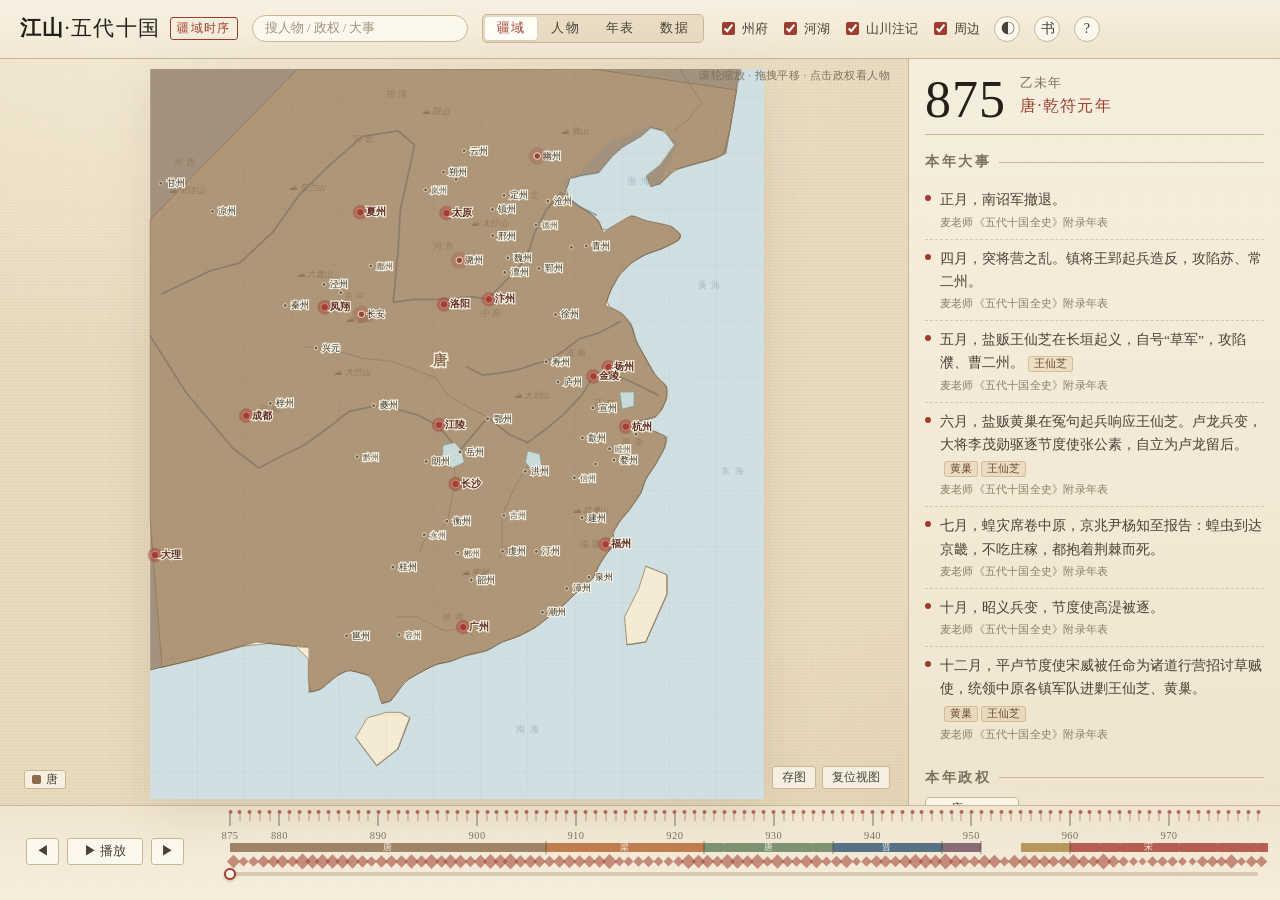
==== commit ce358f81: "theme: ????????(??)+ ????" ====
--- a/index.html
+++ b/index.html
@@ -7,7 +7,7 @@
 <meta name="description" content="以时间轴浏览五代十国（907–979）各政权疆域变化与人物关系：后梁、后唐、后晋、后汉、后周、十国与辽、大理，逐年查看兴替、都城、人物性格与结局。">
 <link rel="stylesheet" href="css/atlas.css">
 </head>
-<body data-view="map">
+<body data-view="map" data-theme="sand">
 <div class="app">
 
   <header class="top">
@@ -39,6 +39,7 @@
       <label><input type="checkbox" data-layer="marks" checked>山川注记</label>
       <label><input type="checkbox" data-layer="neighbors" checked>周边</label>
     </div>
+    <button id="theme-btn" class="help-btn" type="button" aria-label="切换主题" title="切换 沙盘/史册 主题">◐</button>
     <button id="book-btn" class="help-btn" type="button" aria-label="按书章节跳转" title="按书章节跳转（B）">书</button>
     <button id="help-btn" class="help-btn" type="button" aria-label="帮助与说明" title="帮助（?）">?</button>
   </header>
--- a/css/atlas.css
+++ b/css/atlas.css
@@ -1063,3 +1063,43 @@
 .bk-y { font-size: 10.5px; color: var(--ink-3); }
 @media (max-width: 900px) { .bk-chaps { grid-template-columns: repeat(2, minmax(0, 1fr)); } }
 @media (max-width: 560px) { .bk-chaps { grid-template-columns: 1fr; } }
+
+
+/* ================= 视觉精修（v3） ================= */
+:root {
+  --sea: #cfe0e4;
+  --land: #f6ecd4;
+}
+.land { fill: #f6ecd4; stroke: #a38c66; stroke-width: 1.25; }
+.river.major { stroke-width: 2.4; opacity: .9; }
+.river.minor { stroke-width: 1.35; opacity: .72; }
+.lake { fill: #c9dcd9; stroke: #7d999b; stroke-width: .8; }
+.regime-label {
+  font-size: 19px;
+  letter-spacing: .2em;
+  stroke-width: 4.2px;
+  stroke: rgba(250, 244, 230, .92);
+}
+.place-label {
+  font-size: 12px;
+  fill: #342c20;
+  stroke: rgba(250, 244, 230, .95);
+  stroke-width: 3.2px;
+}
+.place.capital .place-label { font-size: 13.5px; font-weight: 600; }
+.place.rank3 .place-label { font-size: 10.8px; fill: #5a4f3e; }
+.place circle { fill: #6b5a3f; }
+.place.capital circle { fill: #a63b2f; }
+/* 远处仍显示主要州府，隐藏三级小地名 */
+#stage.far .place.rank3 .place-label { display: none; }
+#stage.far .place.rank2 .place-label, #stage.far .place.capital .place-label { display: block; }
+.mtn { font-size: 11.5px; }
+.geolabel { font-size: 13px; }
+.sealabel { font-size: 13px; letter-spacing: .5em; }
+
+/* 大事文本：默认 6 行，点击展开 */
+.event p {
+  display: -webkit-box; -webkit-line-clamp: 6; -webkit-box-orient: vertical;
+  overflow: hidden; cursor: pointer;
+}
+.event p.open { display: block; -webkit-line-clamp: unset; }
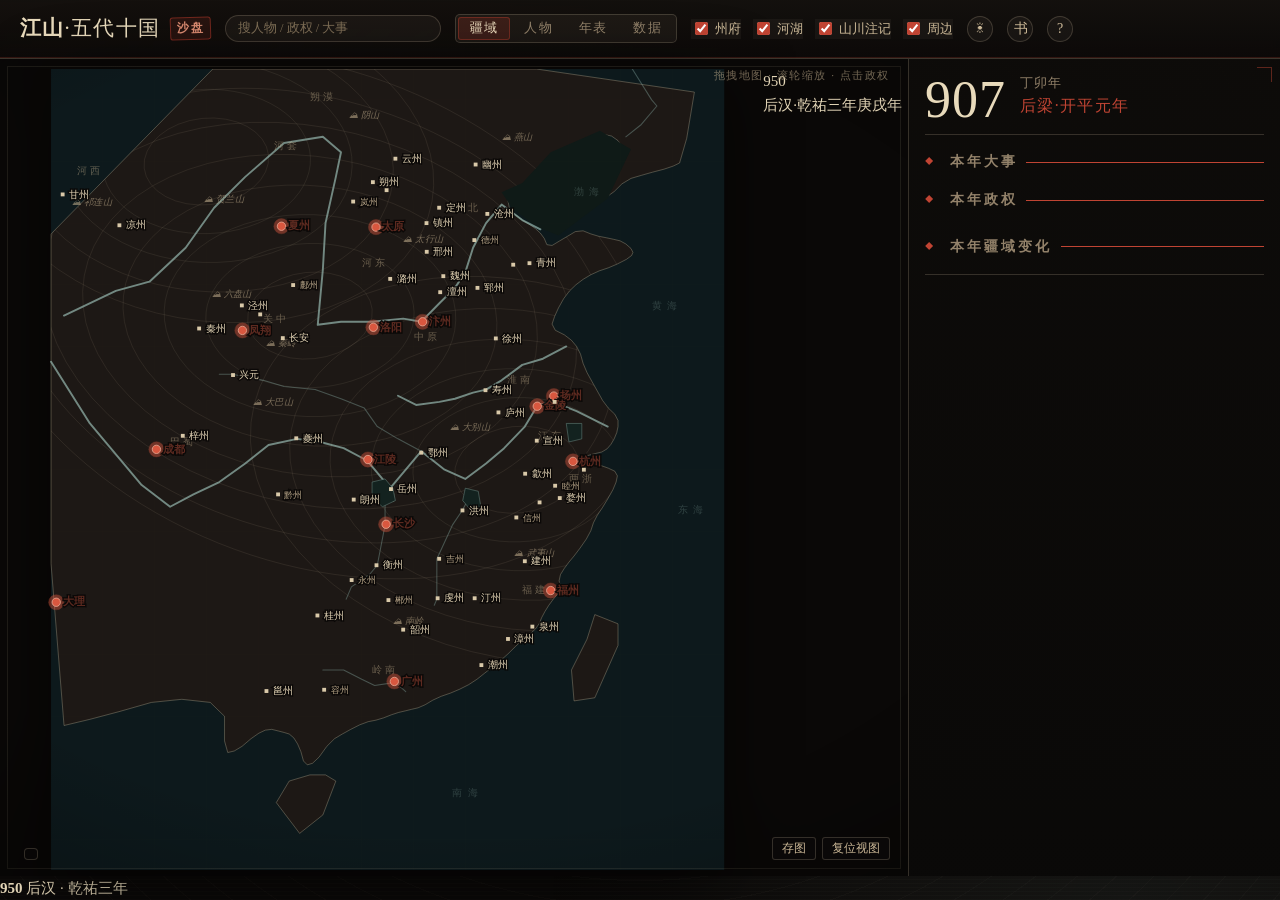
==== commit d916d8ec: "layout: ?????,????/??" ====
--- a/index.html
+++ b/index.html
@@ -47,7 +47,11 @@
   <main>
     <section class="mapwrap" aria-label="地图区">
       <div id="map"></div>
-      <div class="map-hint">滚轮缩放 · 拖拽平移 · 点击政权看人物</div>
+      <div class="map-hud">
+        <div class="hud-year" id="hud-year">950</div>
+        <div class="hud-meta"><span id="hud-era">后汉·乾祐三年</span><span id="hud-ganzhi">庚戌年</span></div>
+      </div>
+      <div class="map-hint">拖拽地图 · 滚轮缩放 · 点击政权</div>
       <div class="map-legend" id="legend" aria-label="本年政权图例"></div>
       <div class="map-controls">
         <button id="export-png" type="button" title="把当前地图存为 PNG">存图</button>
@@ -116,19 +120,12 @@
     </aside>
   </main>
 
-  <footer class="timeline" aria-label="时间轴">
-    <div class="controls">
-      <button id="prev" type="button" aria-label="上一年">◀</button>
-      <button id="play" type="button">▶ 播放</button>
-      <button id="next" type="button" aria-label="下一年">▶</button>
+  <footer class="chrono-bar" aria-label="纪年轴">
+    <div class="cb-left">
+      <b id="cb-year">950</b>
+      <span id="cb-label">后汉 · 乾祐三年</span>
     </div>
-    <div class="track">
-      <div id="ticks"></div>
-      <div id="dynasty-band" class="dynasty-band" aria-label="中原王朝分期带"></div>
-      <div id="event-track"></div>
-      <div class="rail"><div id="fill"></div><div id="thumb"></div></div>
-      <input id="slider" type="range" min="907" max="979" step="1" value="907" aria-label="年份">
-    </div>
+    <div class="cb-track" id="cb-track" role="slider" aria-label="年份" tabindex="0"></div>
   </footer>
 
 </div>
@@ -160,7 +157,7 @@
 
     <h3>操作</h3>
     <ul>
-      <li>拖动/点击底部时间轴；<b>空格</b>播放，<b>← →</b>逐年，<b>1–4</b>切视图，<b>?</b>开本面板，<b>Esc</b>关闭。</li>
+      <li>拖动/点击底部纪年轴翻年；<b>← →</b>逐年，<b>空格</b>下一年，<b>1–4</b>切视图，<b>?</b>开本面板，<b>Esc</b>关闭。</li>
       <li>顶栏搜索可搜「人物 / 政权 / 大事 / 州府」，命中后自动切视图、跳年份、选中对象。</li>
       <li>地址栏会同步成 <code>#view=people&amp;year=950</code>，复制即分享同一画面。</li>
     </ul>
--- a/css/atlas.css
+++ b/css/atlas.css
@@ -1103,3 +1103,295 @@
   overflow: hidden; cursor: pointer;
 }
 .event p.open { display: block; -webkit-line-clamp: unset; }
+
+
+/* ==================================================================
+   沙盘主题（深色）· v3 — 军帐沙盘 / 乱世档案
+   默认主题；body[data-theme="paper"] 恢复原来的史册浅色。
+   ================================================================== */
+body[data-theme="sand"] {
+  --paper: #0b0908;
+  --paper-2: #0e0c0a;
+  --paper-3: #141110;
+  --ink: #e8dabb;
+  --ink-2: #cbb897;
+  --ink-3: #93826a;
+  --line: rgba(217, 201, 169, .20);
+  --line-2: rgba(217, 201, 169, .38);
+  --sea: #0e1513;
+  --sea-2: #121b18;
+  --accent: #c04433;
+  --accent-2: #d15a42;
+  --gold: #c39a4e;
+  --shadow: 0 10px 34px rgba(0, 0, 0, .55);
+  background: #0b0908;
+  color: var(--ink);
+}
+body[data-theme="sand"]::before {
+  content: "";
+  position: fixed; inset: 0; pointer-events: none; z-index: 0;
+  background:
+    radial-gradient(1100px 620px at 18% 0%, rgba(178, 58, 43, .10), transparent 62%),
+    radial-gradient(900px 520px at 88% 100%, rgba(110, 128, 120, .10), transparent 65%),
+    repeating-radial-gradient(circle at 50% 40%, rgba(217, 201, 169, .022) 0 1px, transparent 1px 26px),
+    repeating-linear-gradient(0deg, rgba(217, 201, 169, .018) 0 1px, transparent 1px 4px);
+}
+
+/* 顶栏 */
+body[data-theme="sand"] .top {
+  background: linear-gradient(180deg, rgba(20, 17, 14, .96), rgba(12, 10, 9, .9));
+  border-bottom: 1px solid var(--line);
+}
+body[data-theme="sand"] .brand { color: var(--ink); }
+body[data-theme="sand"] .brand .seal {
+  background: rgba(178, 58, 43, .14);
+  border-color: rgba(178, 58, 43, .55);
+  color: #d98a70;
+  transform: rotate(-2deg);
+}
+body[data-theme="sand"] .brand .range { color: var(--ink-3); }
+body[data-theme="sand"] .viewtabs {
+  background: rgba(217, 201, 169, .06);
+  border-color: var(--line);
+}
+body[data-theme="sand"] .viewtabs button { color: var(--ink-3); }
+body[data-theme="sand"] .viewtabs button.on {
+  background: rgba(178, 58, 43, .20);
+  color: #f0dfc0;
+  box-shadow: inset 0 0 0 1px rgba(178, 58, 43, .45);
+}
+body[data-theme="sand"] .chips button,
+body[data-theme="sand"] .layers label,
+body[data-theme="sand"] .help-btn,
+body[data-theme="sand"] .searchbox #search {
+  background: rgba(217, 201, 169, .05);
+  border-color: var(--line);
+  color: var(--ink-2);
+}
+body[data-theme="sand"] .chips button:hover,
+body[data-theme="sand"] .chips button.on,
+body[data-theme="sand"] .layers label:hover,
+body[data-theme="sand"] .help-btn:hover { border-color: var(--line-2); color: var(--ink); }
+body[data-theme="sand"] #search::placeholder { color: #7d6d55; }
+body[data-theme="sand"] .search-results {
+  background: rgba(16, 13, 11, .98);
+  border-color: var(--line-2);
+}
+body[data-theme="sand"] .sr-item:hover, body[data-theme="sand"] .sr-item.on {
+  background: rgba(178, 58, 43, .13);
+}
+
+/* 地图 */
+body[data-theme="sand"] .mapwrap { background: #0a0807; }
+body[data-theme="sand"] .mapwrap::after {
+  content: ""; position: absolute; inset: 0; pointer-events: none; z-index: 4;
+  background: radial-gradient(120% 90% at 50% 45%, transparent 55%, rgba(0, 0, 0, .55) 100%);
+}
+body[data-theme="sand"] .land { fill: #16120f; stroke: rgba(217, 201, 169, .35); stroke-width: 1.1; }
+body[data-theme="sand"] .sea-inner { fill: #0d1412; }
+body[data-theme="sand"] .lake { fill: #101a17; stroke: rgba(110, 128, 120, .6); }
+body[data-theme="sand"] .river { stroke: rgba(126, 156, 150, .55); }
+body[data-theme="sand"] .river.major { stroke: rgba(140, 172, 164, .7); }
+body[data-theme="sand"] .grat line { stroke: rgba(217, 201, 169, .06); }
+body[data-theme="sand"] .mtn { fill: rgba(200, 180, 145, .55); }
+body[data-theme="sand"] .geolabel { fill: rgba(200, 180, 145, .45); }
+body[data-theme="sand"] .sealabel { fill: rgba(126, 156, 150, .55); }
+body[data-theme="sand"] .contour ellipse { fill: none; stroke: rgba(217, 201, 169, .07); stroke-width: .8; }
+body[data-theme="sand"] .map-hint { color: rgba(200, 180, 145, .55); }
+body[data-theme="sand"] #stage.far .place.rank3 .place-label { display: none; }
+
+/* 地名 / 政权名 */
+body[data-theme="sand"] .place rect { fill: #d9c9a9; }
+body[data-theme="sand"] .place circle { fill: #d9c9a9; }
+body[data-theme="sand"] .place.capital circle { fill: #d9573f; }
+body[data-theme="sand"] .place .halo { stroke: rgba(217, 87, 63, .5); }
+body[data-theme="sand"] .place-label {
+  fill: #e5d6b7;
+  stroke: rgba(10, 8, 7, .92);
+  stroke-width: 3.4px;
+}
+body[data-theme="sand"] .place.rank3 .place-label { fill: #b8a689; }
+body[data-theme="sand"] .regime-label {
+  stroke: rgba(10, 8, 7, .92);
+  filter: brightness(1.18) saturate(1.05);
+}
+
+/* 时间轴 */
+body[data-theme="sand"] .timeline {
+  background: linear-gradient(0deg, rgba(10, 9, 8, .98), rgba(16, 13, 11, .92));
+  border-top-color: var(--line);
+}
+body[data-theme="sand"] .controls button {
+  background: rgba(217, 201, 169, .06);
+  border-color: var(--line);
+  color: var(--ink-2);
+}
+body[data-theme="sand"] .controls button:hover { border-color: var(--line-2); color: var(--ink); }
+body[data-theme="sand"] .controls button.on { background: rgba(178, 58, 43, .22); color: #f0dfc0; }
+body[data-theme="sand"] .tick { background: rgba(217, 201, 169, .25); }
+body[data-theme="sand"] .tick.has-event { background: rgba(217, 201, 169, .45); }
+body[data-theme="sand"] .tick-label { color: var(--ink-3); }
+body[data-theme="sand"] .evdot { background: var(--accent); box-shadow: 0 0 6px rgba(192, 68, 51, .5); }
+body[data-theme="sand"] .rail { background: rgba(217, 201, 169, .16); }
+body[data-theme="sand"] #fill { background: linear-gradient(90deg, rgba(192, 68, 51, .5), var(--accent)); }
+body[data-theme="sand"] #thumb { background: #f0dfc0; box-shadow: 0 0 0 3px rgba(192, 68, 51, .35); }
+body[data-theme="sand"] .dyn-seg { opacity: .62; }
+body[data-theme="sand"] .dyn-mark { background: rgba(240, 223, 192, .5); }
+
+/* 侧栏 */
+body[data-theme="sand"] .side {
+  background: linear-gradient(180deg, rgba(14, 12, 10, .94), rgba(10, 9, 8, .98));
+  border-left-color: var(--line);
+}
+body[data-theme="sand"] .side h2 { color: var(--ink-3); border-bottom-color: var(--line); }
+body[data-theme="sand"] .side h2::after { background: var(--accent); }
+body[data-theme="sand"] .event { border-bottom-color: rgba(217, 201, 169, .12); }
+body[data-theme="sand"] .event p { color: var(--ink); }
+body[data-theme="sand"] .event .dot { background: var(--accent); }
+body[data-theme="sand"] .ev-src { color: var(--ink-3); }
+body[data-theme="sand"] .ev-person {
+  background: rgba(178, 58, 43, .14);
+  border-color: rgba(178, 58, 43, .38);
+  color: #e0a48f;
+}
+body[data-theme="sand"] .regime-chip {
+  background: rgba(217, 201, 169, .045);
+  border-color: var(--line);
+  color: var(--ink-2);
+}
+body[data-theme="sand"] .regime-chip:hover { border-color: var(--line-2); background: rgba(217, 201, 169, .08); }
+body[data-theme="sand"] .regime-chip .meta { color: var(--ink-3); }
+body[data-theme="sand"] .chg-row { color: var(--ink-2); border-bottom-color: rgba(217, 201, 169, .12); }
+body[data-theme="sand"] .chg-row:hover { background: rgba(217, 201, 169, .07); }
+body[data-theme="sand"] .detail h3 { color: var(--ink); }
+body[data-theme="sand"] .detail h3 small { color: var(--ink-3); }
+body[data-theme="sand"] .detail dt { color: var(--ink-3); }
+body[data-theme="sand"] .detail dd { color: var(--ink-2); }
+body[data-theme="sand"] .detail .sum { color: var(--ink-2); }
+body[data-theme="sand"] .detail .rulers th, body[data-theme="sand"] .detail .rulers td { border-color: rgba(217, 201, 169, .14); }
+body[data-theme="sand"] .detail .rulers th { color: var(--ink-3); }
+body[data-theme="sand"] .detail .note-row td { color: var(--ink-3); }
+body[data-theme="sand"] .detail .src { color: var(--ink-3); }
+body[data-theme="sand"] .rel-item {
+  background: rgba(217, 201, 169, .05);
+  border-color: var(--line);
+  color: var(--ink-2);
+}
+body[data-theme="sand"] .rel-item .rt { color: var(--ink-3); }
+body[data-theme="sand"] .year-big { color: var(--ink); }
+body[data-theme="sand"] .year-ganzhi, body[data-theme="sand"] .era-line { color: var(--ink-2); }
+body[data-theme="sand"] .foot-sources { color: var(--ink-3); }
+
+/* 图例 */
+body[data-theme="sand"] .map-legend {
+  background: rgba(12, 10, 9, .82);
+  border-color: var(--line);
+}
+body[data-theme="sand"] .lg-item { color: var(--ink-3); }
+body[data-theme="sand"] .map-controls button {
+  background: rgba(12, 10, 9, .78);
+  border-color: var(--line);
+  color: var(--ink-2);
+}
+body[data-theme="sand"] .map-controls button:hover { border-color: var(--line-2); color: var(--ink); }
+
+/* 人物 / 年表 / 数据 / 弹层 */
+body[data-theme="sand"] .peoplewrap, body[data-theme="sand"] .chronowrap, body[data-theme="sand"] .statswrap { background: #0b0908; }
+body[data-theme="sand"] .p-name { fill: #e5d6b7; stroke: rgba(10, 8, 7, .9); }
+body[data-theme="sand"] .p-node .ring { stroke: rgba(240, 223, 192, .5); }
+body[data-theme="sand"] .p-node.sel .ring { stroke: #f0dfc0; }
+body[data-theme="sand"] .people-legend, body[data-theme="sand"] .rel-legend {
+  background: rgba(12, 10, 9, .8); border-color: var(--line); color: var(--ink-3);
+}
+body[data-theme="sand"] .st-kpi, body[data-theme="sand"] .st-card {
+  background: rgba(217, 201, 169, .045);
+  border-color: var(--line);
+}
+body[data-theme="sand"] .st-kpi b { color: #d9694f; }
+body[data-theme="sand"] .st-kpi span, body[data-theme="sand"] .st-card h3 small { color: var(--ink-3); }
+body[data-theme="sand"] .st-card h3 { color: var(--ink-2); }
+body[data-theme="sand"] .st-check { border-bottom-color: rgba(217, 201, 169, .12); }
+body[data-theme="sand"] .st-name { color: var(--ink-2); }
+body[data-theme="sand"] .st-track { background: rgba(217, 201, 169, .12); }
+body[data-theme="sand"] .st-note, body[data-theme="sand"] .st-watch li { color: var(--ink-2); }
+body[data-theme="sand"] .help-panel, body[data-theme="sand"] .book-panel {
+  background: linear-gradient(180deg, #17130f, #100d0b);
+  border-color: var(--line-2);
+}
+body[data-theme="sand"] .help-modal { background: rgba(4, 3, 3, .72); }
+body[data-theme="sand"] .help-panel h2, body[data-theme="sand"] .book-panel h2 { color: var(--ink); }
+body[data-theme="sand"] .help-panel h3 { color: var(--ink-2); }
+body[data-theme="sand"] .help-panel p, body[data-theme="sand"] .help-panel li,
+body[data-theme="sand"] .help-lead, body[data-theme="sand"] .help-version { color: var(--ink-2); }
+body[data-theme="sand"] .help-panel code { background: rgba(217, 201, 169, .1); color: #d9b98a; }
+body[data-theme="sand"] .hp-stat, body[data-theme="sand"] .bk-ch {
+  background: rgba(217, 201, 169, .05);
+  border-color: var(--line);
+}
+body[data-theme="sand"] .bk-ch:hover { background: rgba(217, 201, 169, .1); }
+body[data-theme="sand"] .bk-ch.on { border-color: var(--accent); background: rgba(178, 58, 43, .16); }
+body[data-theme="sand"] .bk-vol h3 { color: var(--ink-2); border-bottom-color: var(--line); }
+body[data-theme="sand"] .bk-n { color: var(--ink); }
+body[data-theme="sand"] .bk-y { color: var(--ink-3); }
+body[data-theme="sand"] .tip { background: rgba(16, 13, 11, .96); border-color: var(--line-2); color: var(--ink); }
+body[data-theme="sand"] .tip-sub { color: var(--ink-3); }
+
+/* 细节点缀：面板四角刻度 */
+body[data-theme="sand"] .side::before {
+  content: ""; position: absolute; inset: 8px 8px auto auto; width: 14px; height: 14px;
+  border-top: 1px solid rgba(192, 68, 51, .45); border-right: 1px solid rgba(192, 68, 51, .45);
+  pointer-events: none;
+}
+body[data-theme="sand"] .side { position: relative; }
+
+/* 浅色主题（史册）保留原样；切换按钮文字由 JS 控制 */
+
+/* 修正：纸张噪点滤镜在深色主题下会露出浅色方块 */
+body[data-theme="sand"] .frame { display: none; }
+body[data-theme="sand"] #stage { filter: drop-shadow(0 14px 34px rgba(0, 0, 0, .55)); }
+body[data-theme="sand"] .sea { fill: #111d1a; }
+body[data-theme="sand"] .land { fill: #1b1613; }
+body[data-theme="sand"] .sea-inner { fill: #0f1a17; }
+body[data-theme="sand"] .river { stroke: rgba(128, 160, 154, .6); }
+body[data-theme="sand"] .river.major { stroke: rgba(150, 184, 176, .78); }
+body[data-theme="sand"] .lake { fill: #13221f; stroke: rgba(120, 152, 146, .7); }
+body[data-theme="sand"] .legend-item {
+  background: rgba(12, 10, 9, .8);
+  border-color: var(--line);
+  color: var(--ink-2);
+}
+body[data-theme="sand"] .legend-item:hover { background: rgba(217, 201, 169, .08); border-color: var(--line-2); }
+body[data-theme="sand"] .map-legend { background: rgba(10, 9, 8, .55); border: 1px solid var(--line); padding: 5px 6px; border-radius: 4px; }
+
+/* 沙盘主题收尾细节 */
+body[data-theme="sand"] .year-big {
+  color: #f0dfc0;
+  text-shadow: 0 0 26px rgba(192, 68, 51, .28);
+}
+body[data-theme="sand"] .side h2 { letter-spacing: .22em; }
+body[data-theme="sand"] .side h2::before {
+  content: "◆"; color: var(--accent); font-size: 8px; margin-right: 6px; vertical-align: 2px;
+}
+body[data-theme="sand"] .side h2::after { background: var(--accent); }
+body[data-theme="sand"] .mapwrap::before {
+  content: ""; position: absolute; inset: 7px; z-index: 3; pointer-events: none;
+  border: 1px solid rgba(217, 201, 169, .10);
+}
+body[data-theme="sand"] #terr-raster image { filter: saturate(1.16) brightness(1.02); }
+body[data-theme="sand"] .regime-label { letter-spacing: .22em; }
+body[data-theme="sand"] .evdot { opacity: .88; }
+body[data-theme="sand"] .brand .seal { font-weight: 600; }
+body[data-theme="sand"] .map-hint { letter-spacing: .14em; }
+body[data-theme="sand"] .timeline { box-shadow: 0 -18px 40px rgba(0, 0, 0, .35); }
+
+/* 沙盘主题：色彩与质感加强 */
+body[data-theme="sand"] #terr-raster image { filter: saturate(1.38) brightness(1.07) contrast(1.02); }
+body[data-theme="sand"] .contour ellipse { stroke: rgba(217, 201, 169, .11); stroke-width: 1; }
+body[data-theme="sand"] .sea { fill: #0d191c; }
+body[data-theme="sand"] .land { fill: #1d1815; }
+body[data-theme="sand"] .top { box-shadow: inset 0 -1px 0 rgba(192, 68, 51, .22); }
+body[data-theme="sand"] .evdot { opacity: .55; }
+body[data-theme="sand"] .tick.has-event { box-shadow: 0 0 6px rgba(192, 68, 51, .35); }
+body[data-theme="sand"] .legend-item { font-size: 11px; }
+body[data-theme="sand"] .map-legend { max-width: 62%; }
+body[data-theme="sand"] .detail h3 { text-shadow: 0 0 18px rgba(192, 68, 51, .18); }
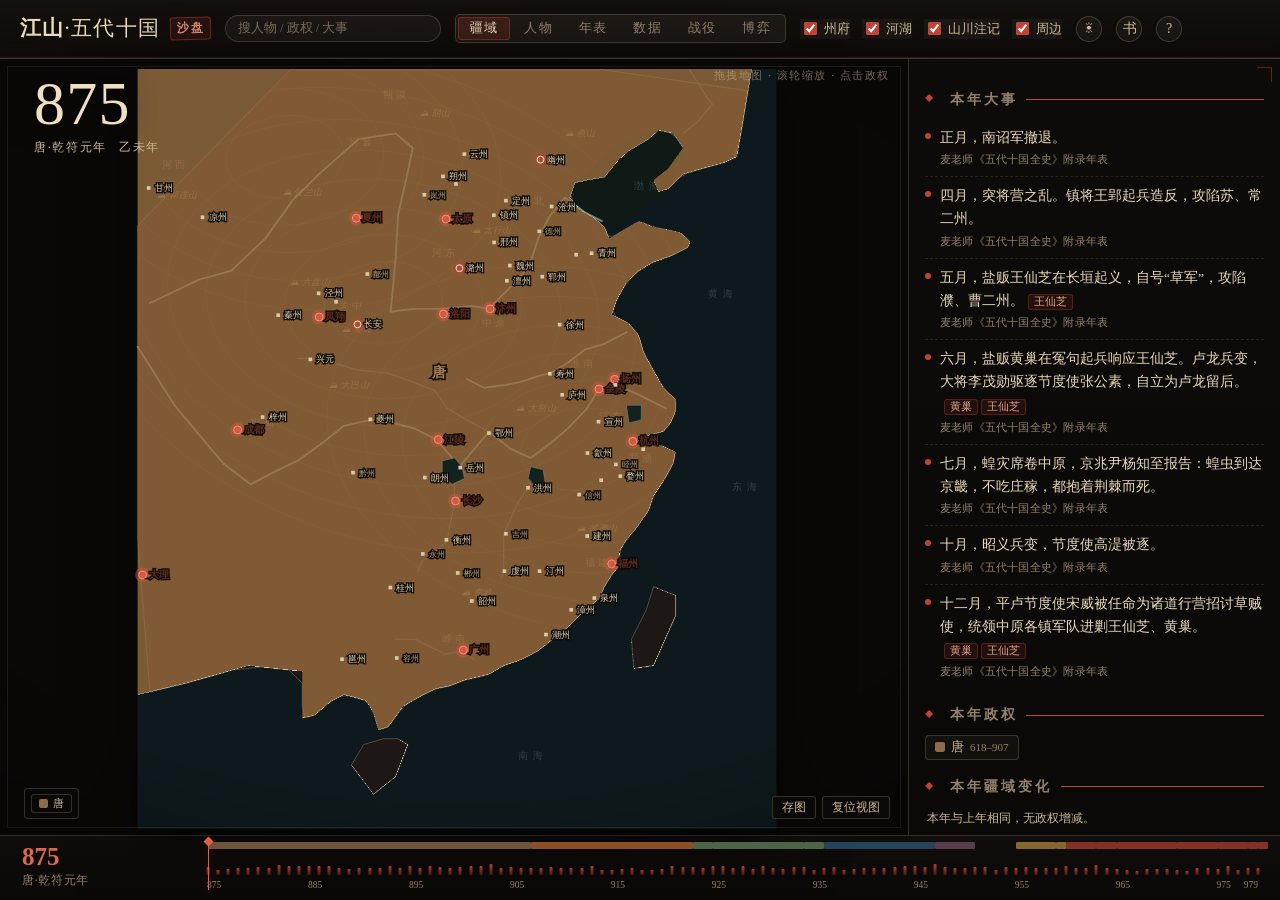
==== commit 8d1a978c: "feat: ???? + ??????" ====
--- a/index.html
+++ b/index.html
@@ -23,6 +23,8 @@
       <button data-view="people" role="tab">人物</button>
       <button data-view="chrono" role="tab">年表</button>
       <button data-view="stats" role="tab">数据</button>
+      <button data-view="battle" role="tab">战役</button>
+      <button data-view="politics" role="tab">博弈</button>
     </div>
     <div class="chips" role="group" aria-label="分幕跳转">
       <button data-year="907">梁晋争霸</button>
@@ -58,6 +60,7 @@
         <button id="reset-view" type="button">复位视图</button>
       </div>
       <div class="tip" id="tip" hidden></div>
+      <div class="battle-panel" id="battle-panel" hidden></div>
     </section>
 
     <section class="peoplewrap" id="people-wrap" aria-label="人物关系图" hidden>
@@ -77,6 +80,18 @@
 
     <section class="statswrap" id="stats-wrap" aria-label="数据概览与自检" hidden>
       <div id="stats-body"></div>
+    </section>
+
+    <section class="battlewrap" id="battle-wrap" aria-label="战役复盘" hidden>
+      <div class="bw-head">
+        <h2>战役复盘</h2>
+        <p>点一场战役 → 跳到该年地图，显示双方将领、兵力与行军路线；路线可重演。</p>
+      </div>
+      <div id="battle-list" class="battle-list"></div>
+    </section>
+
+    <section class="politicswrap" id="politics-wrap" aria-label="政治博弈" hidden>
+      <div id="politics-body"></div>
     </section>
 
     <aside class="side" aria-label="信息栏">
@@ -147,12 +162,14 @@
     <p class="help-lead">一条时间轴走完 875–979：疆域怎么变，人物怎么上位与退场，关系怎么结成与断裂。</p>
     <div id="hp-stats" class="hp-stats"></div>
 
-    <h3>四个视图</h3>
+    <h3>六个视图</h3>
     <ul>
       <li><b>疆域</b>：逐年/分期疆域，点政权看君主世系与结局，滚轮缩放、拖拽平移。</li>
       <li><b>人物</b>：按政权分簇的关系网，随年份增减；侧栏给出「本年结局」与「本年关系变化」。</li>
       <li><b>年表</b>：政权寿命横条 + 大事年刻，一眼看谁先亡、谁与谁并存。</li>
       <li><b>数据</b>：规模指标、9 项完整性自检、每十年事件数、政权寿命、结局与关系分布。</li>
+      <li><b>战役</b>：16 场关键战役复盘，点开看双方将领、兵力、行军路线（可重演）。</li>
+      <li><b>博弈</b>：按疆域面积示意势力强弱，8 个关键政治抉择复盘。</li>
     </ul>
 
     <h3>操作</h3>
@@ -178,6 +195,7 @@
 <script src="js/stats-view.js"></script>
 <script src="js/search.js"></script>
 <script src="js/help.js"></script>
+<script src="js/battles.js"></script>
 <script src="js/book-chapters.js"></script>
 <script src="js/book.js"></script>
 <script src="js/export.js"></script>
--- a/css/atlas.css
+++ b/css/atlas.css
@@ -1395,3 +1395,59 @@
 body[data-theme="sand"] .legend-item { font-size: 11px; }
 body[data-theme="sand"] .map-legend { max-width: 62%; }
 body[data-theme="sand"] .detail h3 { text-shadow: 0 0 18px rgba(192, 68, 51, .18); }
+
+/* ================= 纪年轴 + HUD（新布局，取代播放/滑杆） ================= */
+.map-hud {
+  position: absolute; left: 34px; top: 16px; z-index: 6; pointer-events: none;
+}
+.hud-year {
+  font-family: var(--serif); font-size: 62px; line-height: .92; letter-spacing: .02em;
+  color: var(--ink); text-shadow: 0 2px 20px rgba(0, 0, 0, .35);
+}
+.hud-meta {
+  display: flex; gap: 12px; margin-top: 6px;
+  font-size: 12px; letter-spacing: .14em; color: var(--ink-2);
+}
+.chrono-bar {
+  display: grid; grid-template-columns: 168px minmax(0, 1fr); align-items: center;
+  gap: 18px; padding: 6px 22px 10px; border-top: 1px solid var(--line);
+  background: linear-gradient(0deg, rgba(246, 238, 222, .96), rgba(242, 232, 213, .82));
+}
+.cb-left { display: flex; flex-direction: column; gap: 1px; }
+.cb-left b { font-family: var(--serif); font-size: 25px; line-height: 1.1; color: var(--accent); }
+.cb-left span { font-size: 11.5px; color: var(--ink-3); letter-spacing: .06em; }
+.cb-track { position: relative; height: 48px; cursor: ew-resize; touch-action: none; }
+.cb-band { position: absolute; left: 0; right: 0; top: 0; height: 7px; }
+.cb-seg { position: absolute; top: 0; height: 7px; border-radius: 1px; opacity: .78; }
+.cb-bars { position: absolute; left: 0; right: 0; bottom: 15px; height: 26px; }
+.cb-bars i {
+  position: absolute; bottom: 0; width: 3px; transform: translateX(-1.5px);
+  background: linear-gradient(180deg, rgba(192, 68, 51, .9), rgba(192, 68, 51, .28));
+  border-radius: 1px 1px 0 0;
+}
+.cb-ticks { position: absolute; left: 0; right: 0; bottom: 0; height: 12px; }
+.cb-ticks span {
+  position: absolute; transform: translateX(-1px);
+  font-size: 9.5px; color: var(--ink-3); font-variant-numeric: tabular-nums;
+}
+.cb-cursor { position: absolute; top: -1px; bottom: 0; width: 1px; background: var(--accent); box-shadow: 0 0 10px rgba(192, 68, 51, .55); }
+.cb-cursor::after {
+  content: ""; position: absolute; top: -3px; left: -3px; width: 7px; height: 7px;
+  background: var(--accent); transform: rotate(45deg);
+}
+body[data-theme="sand"] .chrono-bar {
+  background: linear-gradient(0deg, rgba(10, 9, 8, .98), rgba(16, 13, 11, .92));
+}
+body[data-theme="sand"] .hud-year { color: #f0dfc0; text-shadow: 0 0 28px rgba(0, 0, 0, .8); }
+body[data-theme="sand"] .cb-left b { color: #d9694f; }
+body[data-theme="sand"] .cb-cursor { background: #e2604a; }
+body[data-theme="sand"] .cb-cursor::after { background: #e2604a; }
+/* 地图视图里不再重复侧栏年份（已有 HUD） */
+body[data-view="map"] .year-block { display: none; }
+@media (max-width: 900px) {
+  .map-hud { left: 16px; top: 10px; }
+  .hud-year { font-size: 40px; }
+  .chrono-bar { grid-template-columns: 1fr; gap: 6px; padding: 6px 12px 10px; position: sticky; bottom: 0; z-index: 40; }
+  .cb-left { flex-direction: row; align-items: baseline; gap: 8px; }
+  .cb-left b { font-size: 19px; }
+}
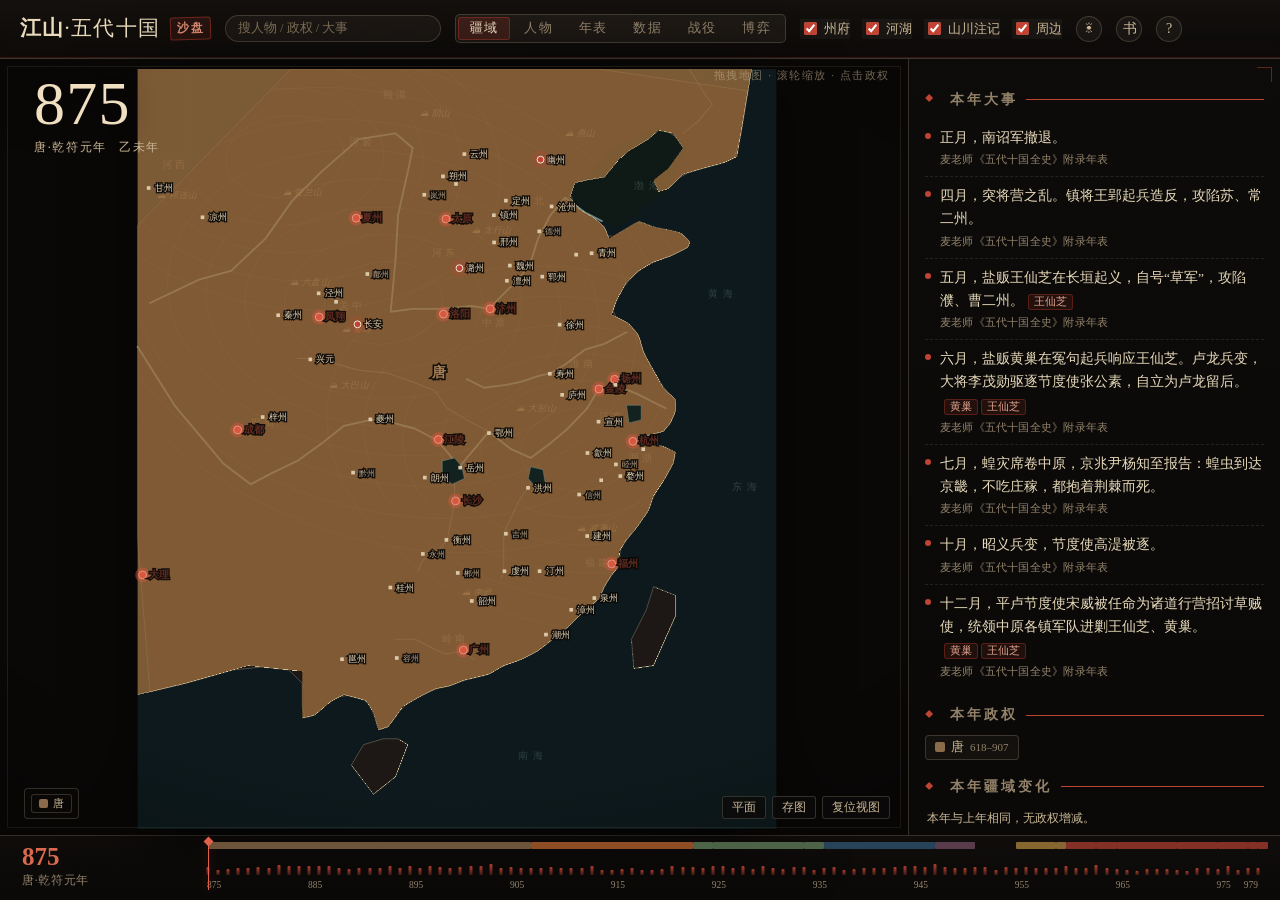
==== commit f266af64: "feat: 2.5D ??????" ====
--- a/index.html
+++ b/index.html
@@ -48,6 +48,7 @@
 
   <main>
     <section class="mapwrap" aria-label="地图区">
+      <div class="map-board" aria-hidden="true"></div>
       <div id="map"></div>
       <div class="map-hud">
         <div class="hud-year" id="hud-year">950</div>
@@ -56,6 +57,7 @@
       <div class="map-hint">拖拽地图 · 滚轮缩放 · 点击政权</div>
       <div class="map-legend" id="legend" aria-label="本年政权图例"></div>
       <div class="map-controls">
+        <button id="mode-3d" type="button" title="切换立体 / 平面视角">立体</button>
         <button id="export-png" type="button" title="把当前地图存为 PNG">存图</button>
         <button id="reset-view" type="button">复位视图</button>
       </div>
@@ -174,7 +176,7 @@
 
     <h3>操作</h3>
     <ul>
-      <li>拖动/点击底部纪年轴翻年；<b>← →</b>逐年，<b>空格</b>下一年，<b>1–4</b>切视图，<b>?</b>开本面板，<b>Esc</b>关闭。</li>
+      <li>拖动/点击底部纪年轴翻年；<b>← →</b>逐年，<b>空格</b>下一年，<b>1–4</b>切视图；地图右下「立体 / 平面」切换沙盘视角，<b>?</b>开本面板，<b>Esc</b>关闭。</li>
       <li>顶栏搜索可搜「人物 / 政权 / 大事 / 州府」，命中后自动切视图、跳年份、选中对象。</li>
       <li>地址栏会同步成 <code>#view=people&amp;year=950</code>，复制即分享同一画面。</li>
     </ul>
--- a/css/atlas.css
+++ b/css/atlas.css
@@ -1451,3 +1451,181 @@
   .cb-left { flex-direction: row; align-items: baseline; gap: 8px; }
   .cb-left b { font-size: 19px; }
 }
+
+
+/* ================= 战役复盘 / 政治博弈 ================= */
+body[data-view="battle"] .mapwrap,
+body[data-view="politics"] .mapwrap { display: none; }
+body[data-view="battle"] .side,
+body[data-view="politics"] .side { display: none; }
+body[data-view="battle"] main,
+body[data-view="politics"] main { grid-template-columns: 1fr; }
+.battlewrap, .politicswrap { min-height: 0; overflow-y: auto; padding: 20px 26px 30px; }
+.bw-head h2 { font-family: var(--kai); font-size: 22px; letter-spacing: .12em; margin: 0 0 4px; }
+.bw-head p { font-size: 12.5px; color: var(--ink-3); margin: 0 0 16px; }
+.battle-list { display: grid; grid-template-columns: repeat(2, minmax(0, 1fr)); gap: 10px; }
+.bt-card {
+  display: grid; grid-template-columns: 66px 1fr; gap: 12px; text-align: left;
+  background: rgba(255, 252, 244, .7); border: 1px solid var(--line); border-radius: 6px;
+  padding: 12px 14px; cursor: pointer; font-family: var(--serif);
+}
+.bt-card:hover { border-color: var(--line-2); background: #fffdf6; }
+.bt-card-year { font-size: 20px; color: var(--accent); font-variant-numeric: tabular-nums; }
+.bt-card-body b { display: block; font-family: var(--kai); font-size: 16px; letter-spacing: .06em; color: var(--ink); }
+.bt-card-body i { display: block; font-style: normal; font-size: 11.5px; color: var(--ink-3); margin: 2px 0 4px; }
+.bt-card-body em { font-style: normal; font-size: 12px; color: var(--ink-2); line-height: 1.6; }
+
+/* 地图上的战役标记 */
+.bt-mark { cursor: pointer; }
+.bt-mark .bt-ring { fill: rgba(166, 59, 47, .16); stroke: rgba(166, 59, 47, .85); stroke-width: 1.2; }
+.bt-mark .bt-swords { stroke: #a63b2f; stroke-width: 1.8; stroke-linecap: round; }
+.bt-mark .bt-label {
+  font-family: var(--kai); font-size: 11px; fill: #8a2f22; letter-spacing: .08em;
+  paint-order: stroke; stroke: rgba(250, 244, 230, .9); stroke-width: 3px;
+}
+.bt-mark.on .bt-ring { fill: rgba(166, 59, 47, .3); stroke-width: 2; }
+.bt-arrow { fill: none; stroke: #b3382c; stroke-width: 2.4; stroke-linecap: round; }
+.bt-arrow.flank { stroke: #b08a3e; stroke-dasharray: 6 5; }
+.bt-arrowhead { fill: #b3382c; }
+.bt-arrow-label {
+  font-family: var(--kai); font-size: 10.5px; fill: #8a2f22; letter-spacing: .06em;
+  paint-order: stroke; stroke: rgba(250, 244, 230, .92); stroke-width: 3px;
+}
+body[data-theme="sand"] .bt-mark .bt-ring { fill: rgba(226, 96, 74, .18); stroke: #e2604a; }
+body[data-theme="sand"] .bt-mark .bt-swords { stroke: #f0a08c; }
+body[data-theme="sand"] .bt-mark .bt-label { fill: #f2b3a2; stroke: rgba(10, 8, 7, .9); }
+body[data-theme="sand"] .bt-arrow { stroke: #e2604a; }
+body[data-theme="sand"] .bt-arrow.flank { stroke: #d9b06a; }
+body[data-theme="sand"] .bt-arrowhead { fill: #e2604a; }
+body[data-theme="sand"] .bt-arrow-label { fill: #f0c9bd; stroke: rgba(10, 8, 7, .92); }
+
+/* 战役详情浮层 */
+.battle-panel {
+  position: absolute; left: 26px; bottom: 26px; z-index: 8;
+  width: min(420px, calc(100% - 52px)); max-height: 62%;
+  overflow-y: auto; padding: 16px 18px 14px;
+  background: rgba(250, 244, 232, .96); border: 1px solid var(--line-2); border-radius: 8px;
+  box-shadow: var(--shadow);
+}
+body[data-theme="sand"] .battle-panel { background: rgba(18, 15, 12, .96); border-color: var(--line-2); }
+.bt-close {
+  position: absolute; right: 10px; top: 8px; background: none; border: none;
+  font-size: 20px; line-height: 1; color: var(--ink-3); cursor: pointer;
+}
+.bt-close:hover { color: var(--accent); }
+.bt-head { display: flex; align-items: baseline; gap: 10px; margin-bottom: 8px; }
+.bt-year { font-size: 12px; color: var(--accent); font-variant-numeric: tabular-nums; }
+.bt-head h3 { font-family: var(--kai); font-size: 20px; letter-spacing: .08em; margin: 0; }
+.bt-sides { display: grid; grid-template-columns: 1fr 1fr; gap: 10px; margin: 8px 0; }
+.bt-side { border: 1px dashed var(--line); border-radius: 5px; padding: 7px 9px; }
+.bt-side-label { font-family: var(--kai); font-size: 13px; color: var(--ink); margin-bottom: 4px; }
+.bt-commanders { display: flex; flex-wrap: wrap; gap: 4px; }
+.bt-troops { margin-top: 5px; font-size: 12px; color: var(--accent); font-variant-numeric: tabular-nums; }
+.bt-result { font-size: 12.5px; line-height: 1.75; color: var(--ink); margin: 8px 0 4px; }
+.bt-note { font-size: 12px; line-height: 1.7; color: var(--ink-2); margin: 0 0 10px; }
+.bt-actions { display: flex; gap: 8px; }
+.bt-actions button {
+  font-family: var(--serif); font-size: 12px; padding: 4px 10px; cursor: pointer;
+  color: var(--ink-2); background: rgba(217, 201, 169, .12); border: 1px solid var(--line); border-radius: 4px;
+}
+.bt-actions button:hover { border-color: var(--line-2); color: var(--ink); }
+.bt-src { margin-top: 10px; font-size: 10.5px; color: var(--ink-3); }
+
+/* 政治博弈 */
+.politicswrap { display: block; }
+.pw-head { margin-bottom: 18px; }
+.pw-head h2 { font-family: var(--kai); font-size: 20px; letter-spacing: .1em; margin: 0 0 10px; }
+.pw-head h2 small { font-family: var(--serif); font-size: 11px; color: var(--ink-3); letter-spacing: .02em; }
+.pw-bars { display: flex; flex-direction: column; gap: 6px; max-width: 720px; }
+.pw-row { display: grid; grid-template-columns: 90px 1fr 40px; align-items: center; gap: 10px; }
+.pw-name { font-family: var(--kai); font-size: 13px; color: var(--ink-2); }
+.pw-track { height: 9px; background: rgba(180, 158, 120, .18); border-radius: 5px; overflow: hidden; }
+.pw-track i { display: block; height: 100%; border-radius: 5px; }
+.pw-num { font-size: 11px; color: var(--ink-3); text-align: right; font-variant-numeric: tabular-nums; }
+.pw-grid { display: grid; grid-template-columns: repeat(2, minmax(0, 1fr)); gap: 12px; margin-top: 18px; }
+.pw-card {
+  display: flex; flex-direction: column; gap: 5px; text-align: left;
+  background: rgba(255, 252, 244, .66); border: 1px solid var(--line); border-radius: 6px;
+  padding: 13px 15px; cursor: pointer; font-family: var(--serif);
+}
+.pw-card:hover { border-color: var(--line-2); background: #fffdf6; }
+.pw-card-year { font-size: 12px; color: var(--accent); font-variant-numeric: tabular-nums; }
+.pw-card-title { font-family: var(--kai); font-size: 16px; letter-spacing: .06em; color: var(--ink); }
+.pw-card-scene { font-size: 11.5px; color: var(--ink-3); line-height: 1.65; }
+.pw-card-opts { display: flex; gap: 6px; flex-wrap: wrap; margin: 2px 0; }
+.pw-card-opts i { font-style: normal; font-size: 11px; padding: 1px 6px; border: 1px dashed var(--line-2); border-radius: 3px; color: var(--ink-2); }
+.pw-card-out { font-size: 12px; color: var(--ink-2); line-height: 1.7; }
+.pw-card-impact { font-size: 11.5px; color: var(--accent); line-height: 1.6; }
+.pw-note { margin-top: 16px; font-size: 11px; color: var(--ink-3); }
+body[data-theme="sand"] .bt-card, body[data-theme="sand"] .pw-card {
+  background: rgba(217, 201, 169, .05); border-color: var(--line);
+}
+body[data-theme="sand"] .bt-card:hover, body[data-theme="sand"] .pw-card:hover { background: rgba(217, 201, 169, .1); border-color: var(--line-2); }
+body[data-theme="sand"] .pw-track { background: rgba(217, 201, 169, .14); }
+body[data-theme="sand"] .bt-side { border-color: var(--line); }
+body[data-theme="sand"] .bt-actions button { background: rgba(217, 201, 169, .08); }
+@media (max-width: 900px) {
+  .battle-list, .pw-grid { grid-template-columns: 1fr; }
+  .battle-panel { left: 10px; right: 10px; width: auto; bottom: 10px; max-height: 48%; }
+}
+
+/* hidden 必须真正隐藏（防止作者样式 display 覆盖 hidden） */
+[hidden] { display: none !important; }
+
+
+/* 战役分步推演 */
+.bt-troopbars { margin: 6px 0 10px; display: flex; flex-direction: column; gap: 4px; }
+.bt-bar-row { display: grid; grid-template-columns: 74px 1fr 74px; gap: 8px; align-items: center; }
+.bt-bar-name { font-size: 11.5px; color: var(--ink-2); }
+.bt-bar-track { height: 7px; background: rgba(180, 158, 120, .2); border-radius: 4px; overflow: hidden; }
+.bt-bar-track i { display: block; height: 100%; border-radius: 4px; }
+.bt-bar-num { font-size: 11px; color: var(--accent); text-align: right; font-variant-numeric: tabular-nums; }
+.bt-step-box { margin: 10px 0 6px; border-top: 1px dashed var(--line); border-bottom: 1px dashed var(--line); padding: 8px 0; }
+.bt-step-head { display: flex; align-items: baseline; gap: 8px; }
+.bt-step-idx { font-size: 11px; color: var(--ink-3); font-variant-numeric: tabular-nums; }
+.bt-step-head b { font-family: var(--kai); font-size: 15px; color: var(--accent); letter-spacing: .08em; }
+.bt-step-text { font-size: 12.5px; line-height: 1.8; color: var(--ink); margin: 6px 0; min-height: 44px; }
+.bt-pips { display: flex; gap: 5px; margin: 4px 0 8px; }
+.bt-pips i { width: 18px; height: 3px; background: rgba(180, 158, 120, .3); border-radius: 2px; }
+.bt-pips i.done { background: var(--line-2); }
+.bt-pips i.on { background: var(--accent); }
+.bt-step-actions { display: flex; gap: 6px; flex-wrap: wrap; }
+.bt-step-actions button {
+  font-family: var(--serif); font-size: 11.5px; padding: 3px 9px; cursor: pointer;
+  color: var(--ink-2); background: rgba(217, 201, 169, .1); border: 1px solid var(--line); border-radius: 4px;
+}
+.bt-step-actions button:hover:not(:disabled) { border-color: var(--line-2); color: var(--ink); }
+.bt-step-actions button:disabled { opacity: .35; cursor: default; }
+.bt-arrow.past { stroke-opacity: .26; }
+.bt-arrow-label.past { opacity: .3; }
+body[data-theme="sand"] .bt-step-actions button { background: rgba(217, 201, 169, .08); }
+body[data-theme="sand"] .bt-pips i { background: rgba(217, 201, 169, .22); }
+body[data-theme="sand"] .bt-bar-track { background: rgba(217, 201, 169, .16); }
+
+
+/* 政治博弈：可选分支 */
+.pw-choices { display: flex; gap: 6px; flex-wrap: wrap; margin: 4px 0 2px; }
+.pw-opt {
+  font-family: var(--serif); font-size: 11px; line-height: 1.5; text-align: left;
+  padding: 4px 8px; cursor: pointer; border-radius: 4px;
+  color: var(--ink-2); background: rgba(217, 201, 169, .08); border: 1px solid var(--line);
+}
+.pw-opt:hover { border-color: var(--line-2); color: var(--ink); }
+.pw-opt i { font-style: normal; font-size: 9px; margin-left: 4px; opacity: .75; }
+.pw-opt.hist { border-color: rgba(47, 107, 79, .45); }
+.pw-opt.alt { border-color: rgba(166, 59, 47, .4); }
+.pw-opt.on { background: rgba(166, 59, 47, .16); border-color: var(--accent); color: var(--ink); }
+.pw-result {
+  margin-top: 8px; padding: 8px 10px; border: 1px dashed var(--line-2); border-radius: 5px;
+  font-size: 11.5px; line-height: 1.8; color: var(--ink-2);
+}
+.pw-result em { display: block; margin-top: 4px; color: var(--ink-3); font-style: normal; }
+.pw-tag { display: inline-block; font-size: 9.5px; padding: 0 5px; border-radius: 2px; margin-right: 6px; }
+.pw-tag.hist { background: rgba(47, 107, 79, .16); color: #3f8a63; }
+.pw-tag.alt { background: rgba(166, 59, 47, .14); color: #d0735c; }
+.pw-jump {
+  display: inline-block; margin-top: 7px; font-family: var(--serif); font-size: 11px; cursor: pointer;
+  color: var(--accent); background: none; border: 1px solid var(--line); border-radius: 4px; padding: 2px 8px;
+}
+.pw-jump:hover { border-color: var(--accent); }
+body[data-theme="sand"] .pw-result { border-color: var(--line); }
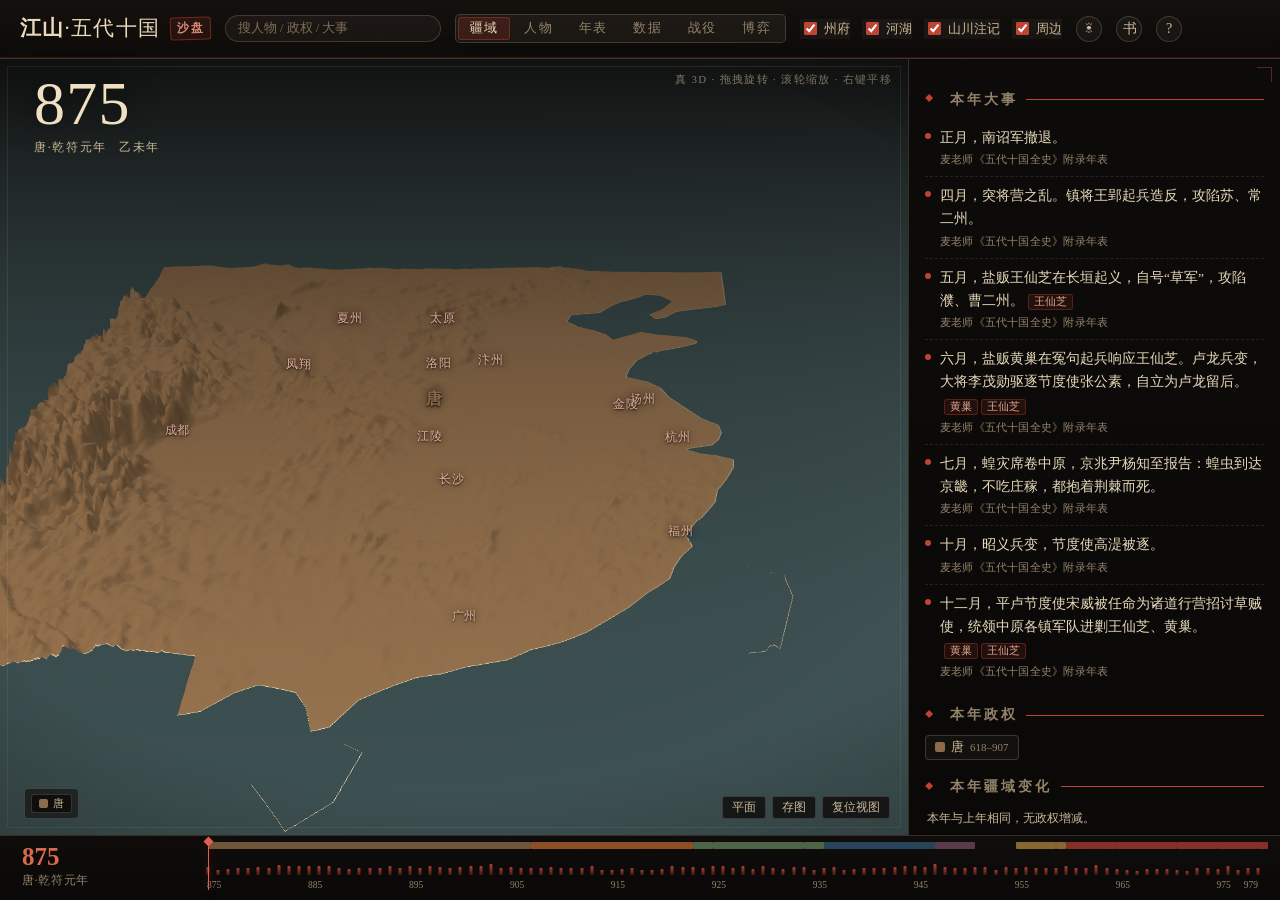
==== commit e3bbd1fc: "feat: 真 3D 沙盘 M0（Three.js + 真实高程 + 轨道相机）" ====
--- a/index.html
+++ b/index.html
@@ -49,6 +49,7 @@
   <main>
     <section class="mapwrap" aria-label="地图区">
       <div class="map-board" aria-hidden="true"></div>
+      <div id="gl-stage" class="gl-stage" hidden></div>
       <div id="map"></div>
       <div class="map-hud">
         <div class="hud-year" id="hud-year">950</div>
@@ -176,7 +177,7 @@
 
     <h3>操作</h3>
     <ul>
-      <li>拖动/点击底部纪年轴翻年；<b>← →</b>逐年，<b>空格</b>下一年，<b>1–4</b>切视图；地图右下「立体 / 平面」切换沙盘视角，<b>?</b>开本面板，<b>Esc</b>关闭。</li>
+      <li>拖动/点击底部纪年轴翻年；<b>← →</b>逐年，<b>空格</b>下一年，<b>1–4</b>切视图；地图右下按钮可在「平面 / 立体 / 真3D」之间切换；真3D 下拖拽旋转、滚轮缩放、右键平移，<b>?</b>开本面板，<b>Esc</b>关闭。</li>
       <li>顶栏搜索可搜「人物 / 政权 / 大事 / 州府」，命中后自动切视图、跳年份、选中对象。</li>
       <li>地址栏会同步成 <code>#view=people&amp;year=950</code>，复制即分享同一画面。</li>
     </ul>
@@ -200,6 +201,10 @@
 <script src="js/battles.js"></script>
 <script src="js/book-chapters.js"></script>
 <script src="js/book.js"></script>
+<script src="vendor/three/three.min.js"></script>
+<script src="vendor/three/OrbitControls.js"></script>
+<script src="js/terrain-data.js"></script>
+<script src="js/terrain3d.js"></script>
 <script src="js/export.js"></script>
 <script src="js/app.js"></script>
 </body>
--- a/css/atlas.css
+++ b/css/atlas.css
@@ -1629,3 +1629,106 @@
 }
 .pw-jump:hover { border-color: var(--accent); }
 body[data-theme="sand"] .pw-result { border-color: var(--line); }
+
+
+/* ================= 立体沙盘视角（2.5D） ================= */
+.map-board { display: none; }
+body[data-mode="25d"] .mapwrap {
+  perspective: 1600px;
+  perspective-origin: 50% 42%;
+}
+body[data-mode="25d"] .map-board {
+  display: block;
+  position: absolute; left: 7%; right: 7%; top: 10%; bottom: 8%;
+  transform-origin: 50% 58%;
+  transform: rotateX(54deg) translateZ(-90px) scale(1.12);
+  background:
+    radial-gradient(120% 90% at 50% 40%, rgba(60, 52, 40, .45), rgba(8, 7, 6, .92) 70%),
+    repeating-linear-gradient(0deg, rgba(217, 201, 169, .07) 0 1px, transparent 1px 26px),
+    repeating-linear-gradient(90deg, rgba(217, 201, 169, .07) 0 1px, transparent 1px 26px);
+  border: 1px solid rgba(217, 201, 169, .16);
+  border-radius: 6px;
+  box-shadow: 0 60px 90px rgba(0, 0, 0, .65), inset 0 0 60px rgba(0, 0, 0, .55);
+}
+body[data-mode="25d"] #map {
+  transform: rotateX(54deg) scale(1.02);
+  transform-origin: 50% 60%;
+  filter: drop-shadow(0 0 40px rgba(0, 0, 0, .35));
+}
+body[data-mode="25d"] #stage {
+  filter:
+    drop-shadow(0 1px 0 rgba(10, 8, 7, .95))
+    drop-shadow(0 2px 0 rgba(10, 8, 7, .9))
+    drop-shadow(0 3px 0 rgba(10, 8, 7, .85))
+    drop-shadow(0 4px 0 rgba(10, 8, 7, .8))
+    drop-shadow(0 5px 0 rgba(10, 8, 7, .7))
+    drop-shadow(0 8px 0 rgba(10, 8, 7, .55))
+    drop-shadow(0 14px 26px rgba(0, 0, 0, .5));
+}
+body[data-mode="25d"] #terr-raster image { filter: saturate(1.38) brightness(1.07) contrast(1.02) drop-shadow(0 1px 0 rgba(8,7,6,.9)); }
+body[data-theme="paper"][data-mode="25d"] #stage {
+  filter:
+    drop-shadow(0 1px 0 rgba(120, 95, 55, .55))
+    drop-shadow(0 2px 0 rgba(120, 95, 55, .5))
+    drop-shadow(0 3px 0 rgba(120, 95, 55, .45))
+    drop-shadow(0 6px 0 rgba(120, 95, 55, .35))
+    drop-shadow(0 16px 30px rgba(60, 45, 25, .35));
+}
+@media (max-width: 900px) {
+  body[data-mode="25d"] #map { transform: rotateX(46deg) scale(1.02); }
+}
+
+/* 3D 模式加强：沙盘底板、地图厚度 */
+body[data-mode="25d"] .map-board {
+  left: 5%; right: 5%; top: 12%; bottom: 6%;
+  transform: rotateX(56deg) translateZ(-110px) scale(1.18);
+  background:
+    radial-gradient(90% 70% at 50% 35%, rgba(94, 74, 48, .35), rgba(6, 5, 4, .96) 72%),
+    repeating-linear-gradient(0deg, rgba(217, 201, 169, .05) 0 1px, transparent 1px 30px),
+    repeating-linear-gradient(90deg, rgba(217, 201, 169, .05) 0 1px, transparent 1px 30px);
+  border: 1px solid rgba(192, 68, 51, .22);
+  box-shadow: 0 90px 120px rgba(0, 0, 0, .7), inset 0 0 90px rgba(0, 0, 0, .7);
+}
+body[data-mode="25d"] #map {
+  box-shadow: 0 30px 70px rgba(0, 0, 0, .6), 0 0 0 1px rgba(217, 201, 169, .14);
+  border-radius: 3px;
+}
+body[data-mode="25d"] #terr-raster image {
+  filter:
+    saturate(1.4) brightness(1.08) contrast(1.02)
+    drop-shadow(0 2px 0 rgba(6, 5, 4, .95))
+    drop-shadow(0 4px 0 rgba(6, 5, 4, .9))
+    drop-shadow(0 6px 0 rgba(6, 5, 4, .82))
+    drop-shadow(0 8px 0 rgba(6, 5, 4, .7))
+    drop-shadow(0 10px 0 rgba(6, 5, 4, .55));
+}
+body[data-mode="25d"] .bt-mark, body[data-mode="25d"] .bt-arrow { filter: drop-shadow(0 4px 3px rgba(0,0,0,.55)); }
+
+
+/* ================= 真 3D 沙盘（Three.js） ================= */
+.gl-stage { position: absolute; inset: 0; z-index: 2; background: #090807; overflow: hidden; }
+.gl-stage canvas { display: block; width: 100%; height: 100%; }
+.gl-labels { position: absolute; inset: 0; pointer-events: none; overflow: hidden; }
+.gl-label {
+  position: absolute; left: 0; top: 0; white-space: nowrap; will-change: transform;
+  font-family: var(--kai); letter-spacing: .08em;
+  text-shadow: 0 1px 2px rgba(0, 0, 0, .95), 0 0 10px rgba(0, 0, 0, .85);
+}
+.gl-regime { font-size: 15px; font-weight: 600; color: #f0dfc0; }
+.gl-city { font-size: 10px; color: #d9c9a9; opacity: .92; }
+.gl-city.capital { font-size: 11.5px; color: #f0b6a4; }
+body[data-mode="3d"] #map,
+body[data-mode="3d"] .map-board { display: none; }
+body[data-mode="3d"] .mapwrap { padding: 0; }
+body[data-mode="3d"] .map-hint { z-index: 6; }
+body[data-mode="3d"] .gl-stage::after {
+  content: "真 3D · 拖拽旋转 · 滚轮缩放 · 右键平移";
+  position: absolute; right: 16px; top: 12px; z-index: 5;
+  font-size: 11px; letter-spacing: .12em; color: rgba(217, 201, 169, .55);
+  pointer-events: none;
+}
+body[data-mode="3d"] .gl-labels { z-index: 3; }
+
+body[data-mode="3d"] .map-hint { display: none; }
+.gl-regime { font-size: 16px; }
+.gl-city { opacity: 1; }
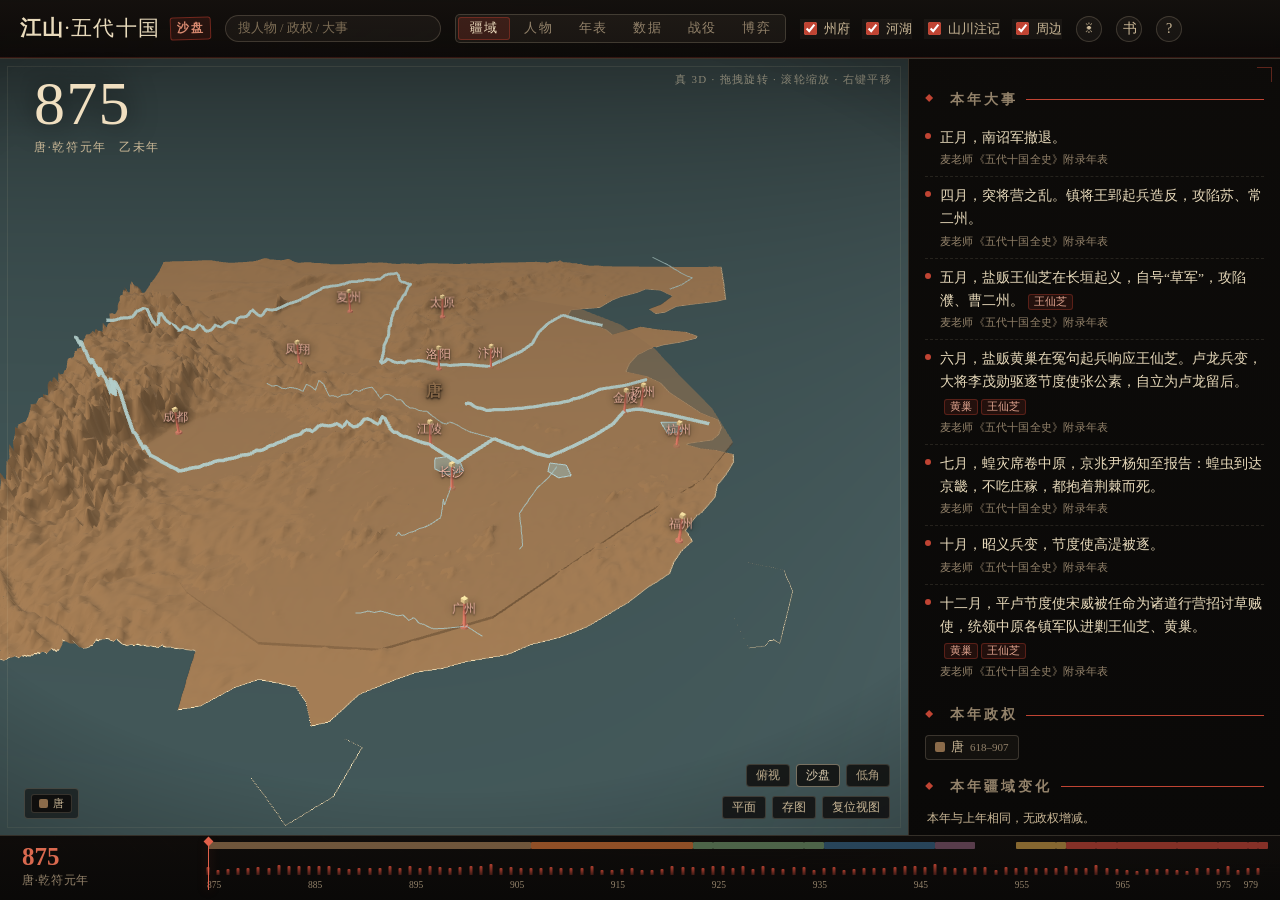
==== commit 04efdf42: "feat: 3D M1 并行实现（拾取/战役/块体/史迹/相机预设）+ 真实高程与 Three.js vendor" ====
--- a/index.html
+++ b/index.html
@@ -205,6 +205,11 @@
 <script src="vendor/three/OrbitControls.js"></script>
 <script src="js/terrain-data.js"></script>
 <script src="js/terrain3d.js"></script>
+<script src="js/terrain3d-pick.js"></script>
+<script src="js/terrain3d-battle.js"></script>
+<script src="js/terrain3d-blocks.js"></script>
+<script src="js/terrain3d-historical.js"></script>
+<script src="js/terrain3d-camera.js"></script>
 <script src="js/export.js"></script>
 <script src="js/app.js"></script>
 </body>
--- a/css/atlas.css
+++ b/css/atlas.css
@@ -1732,3 +1732,22 @@
 body[data-mode="3d"] .map-hint { display: none; }
 .gl-regime { font-size: 16px; }
 .gl-city { opacity: 1; }
+
+
+/* ===== 3D 交互层（Lead 统一维护，子模块只加 class） ===== */
+.gl-hover-tip {
+  position: absolute; z-index: 9; pointer-events: none; padding: 2px 8px;
+  font-family: var(--kai); font-size: 12px; letter-spacing: .08em; color: #f0dfc0;
+  background: rgba(12, 10, 8, .86); border: 1px solid rgba(226, 96, 74, .5); border-radius: 4px;
+  transform: translate(-50%, -140%); white-space: nowrap; display: none;
+}
+.gl-presets {
+  position: absolute; right: 16px; bottom: 16px; z-index: 7; display: flex; gap: 6px;
+}
+.gl-presets button {
+  font-family: var(--serif); font-size: 11.5px; padding: 3px 9px; cursor: pointer;
+  color: #cbb897; background: rgba(12, 10, 8, .78); border: 1px solid rgba(217, 201, 169, .22); border-radius: 4px;
+}
+.gl-presets button:hover { border-color: rgba(217, 201, 169, .5); color: #f0dfc0; }
+body[data-mode="3d"] #gl-stage canvas { cursor: grab; }
+body[data-mode="3d"] #gl-stage canvas:active { cursor: grabbing; }
